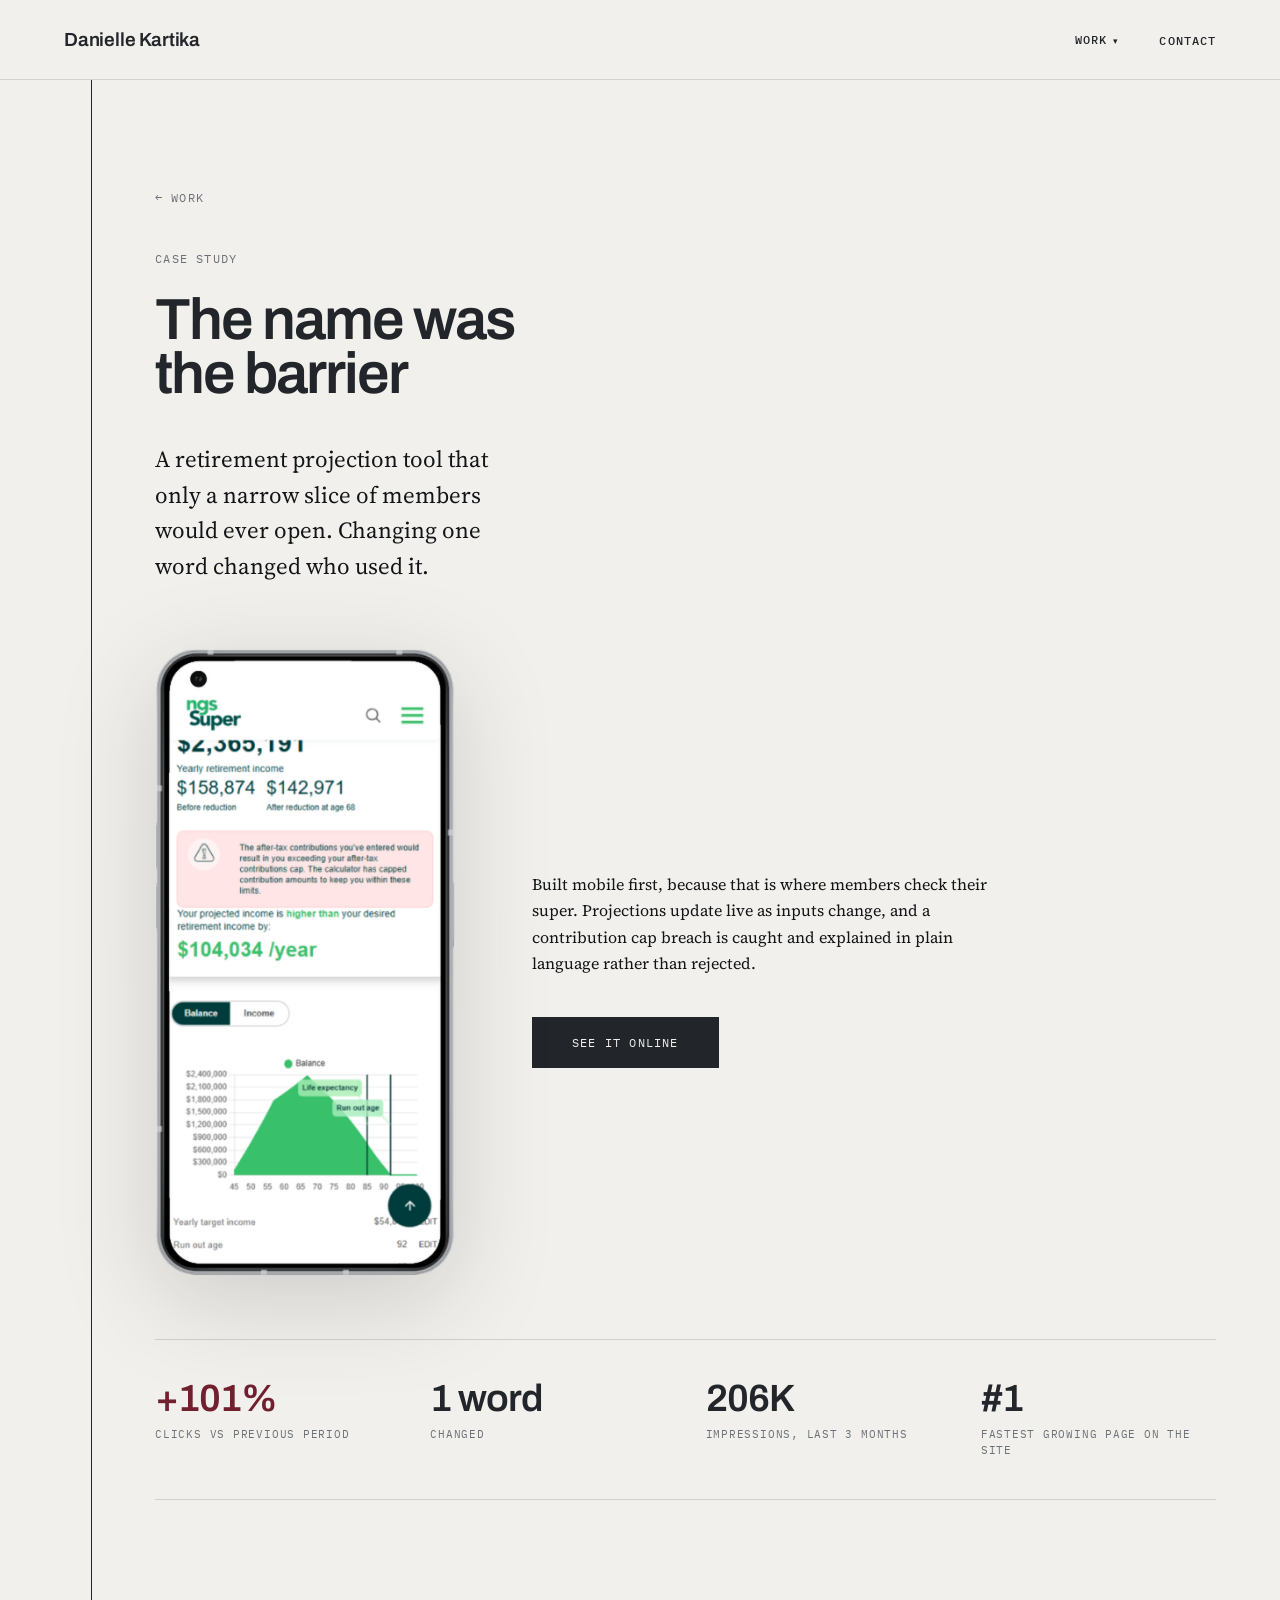
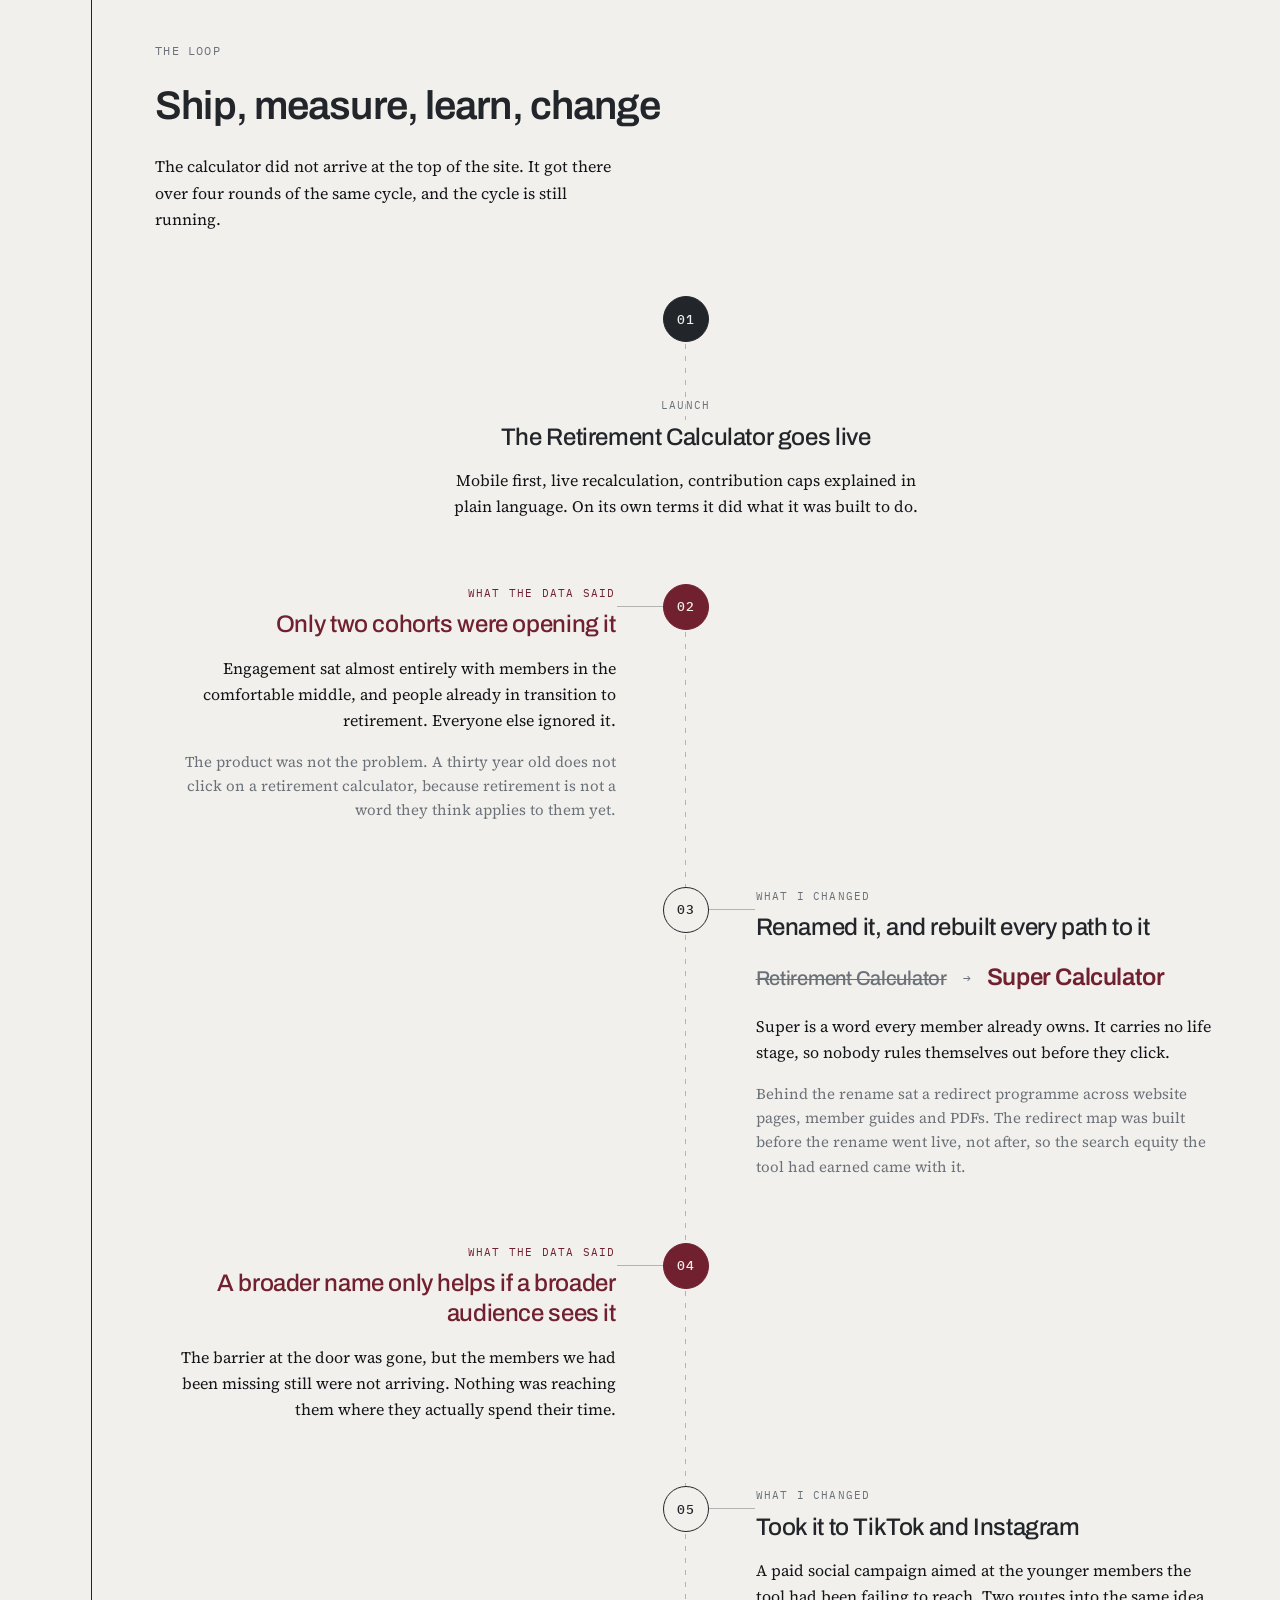
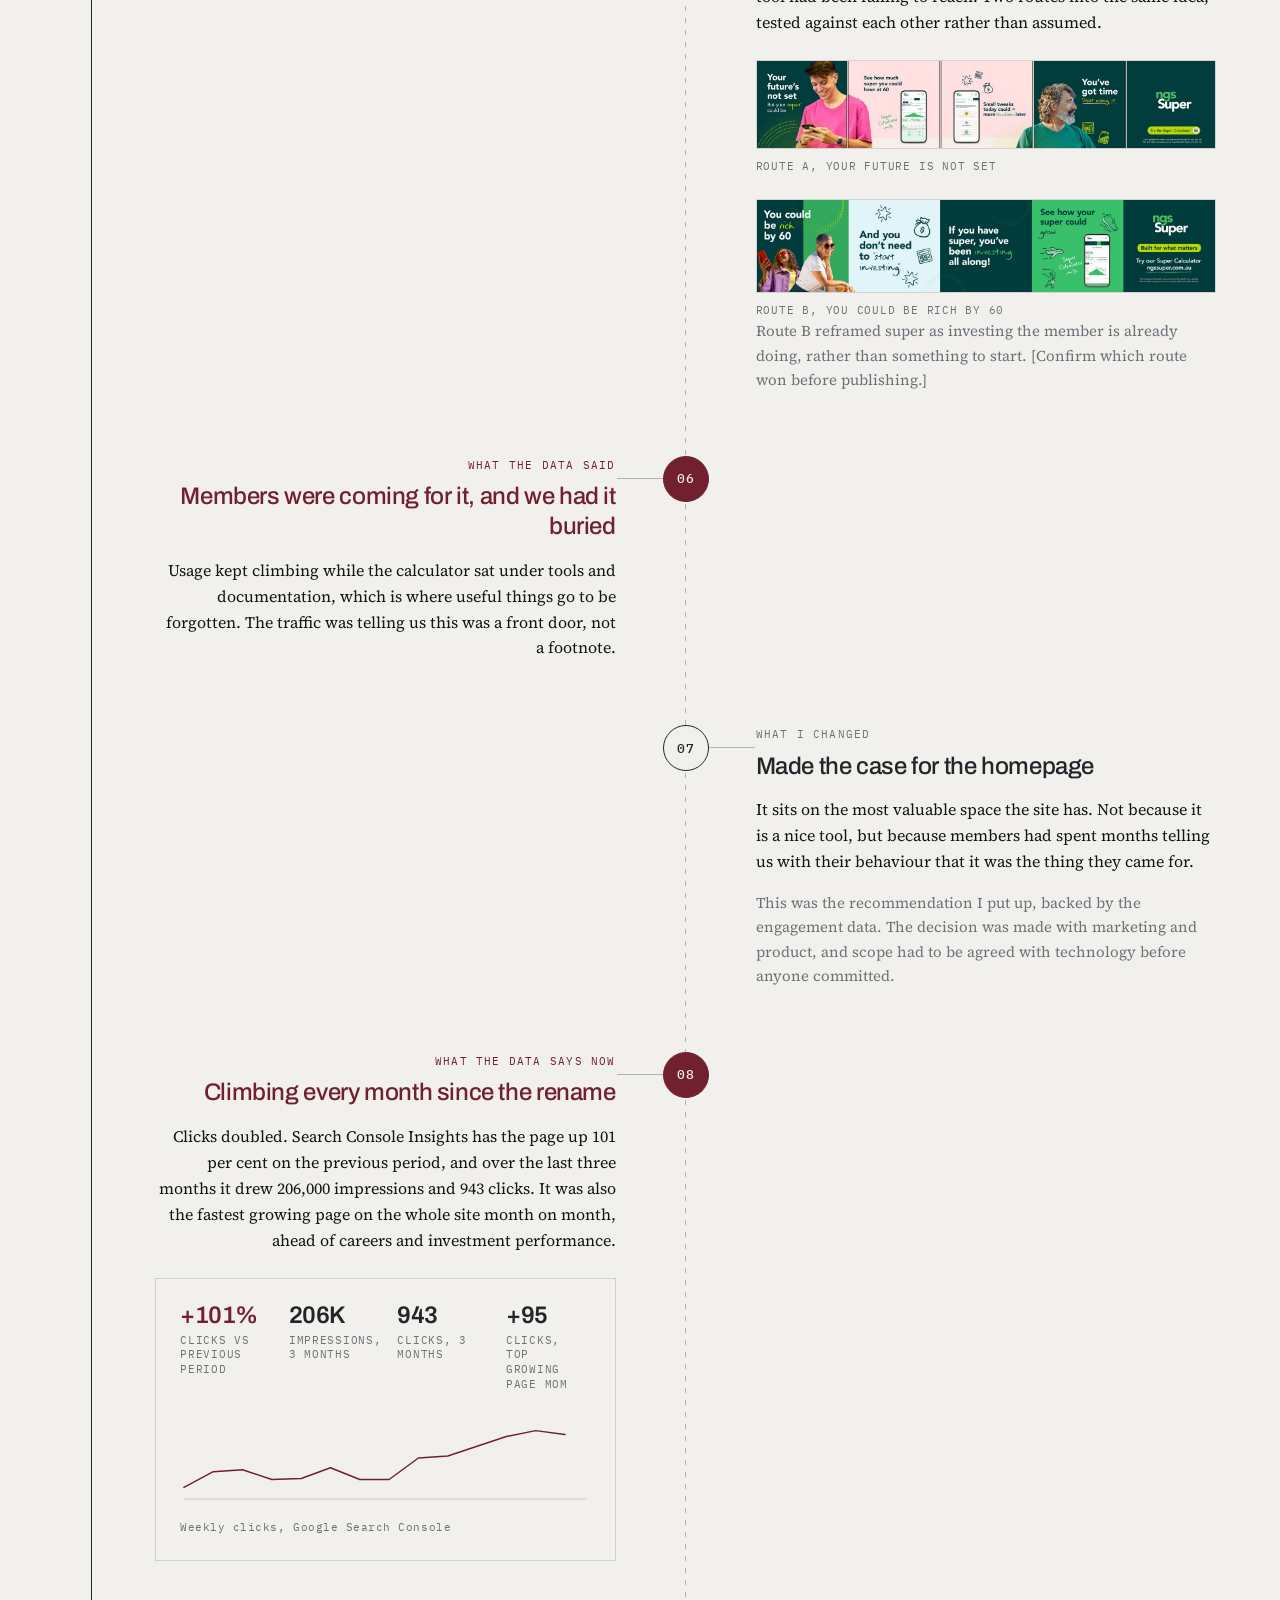
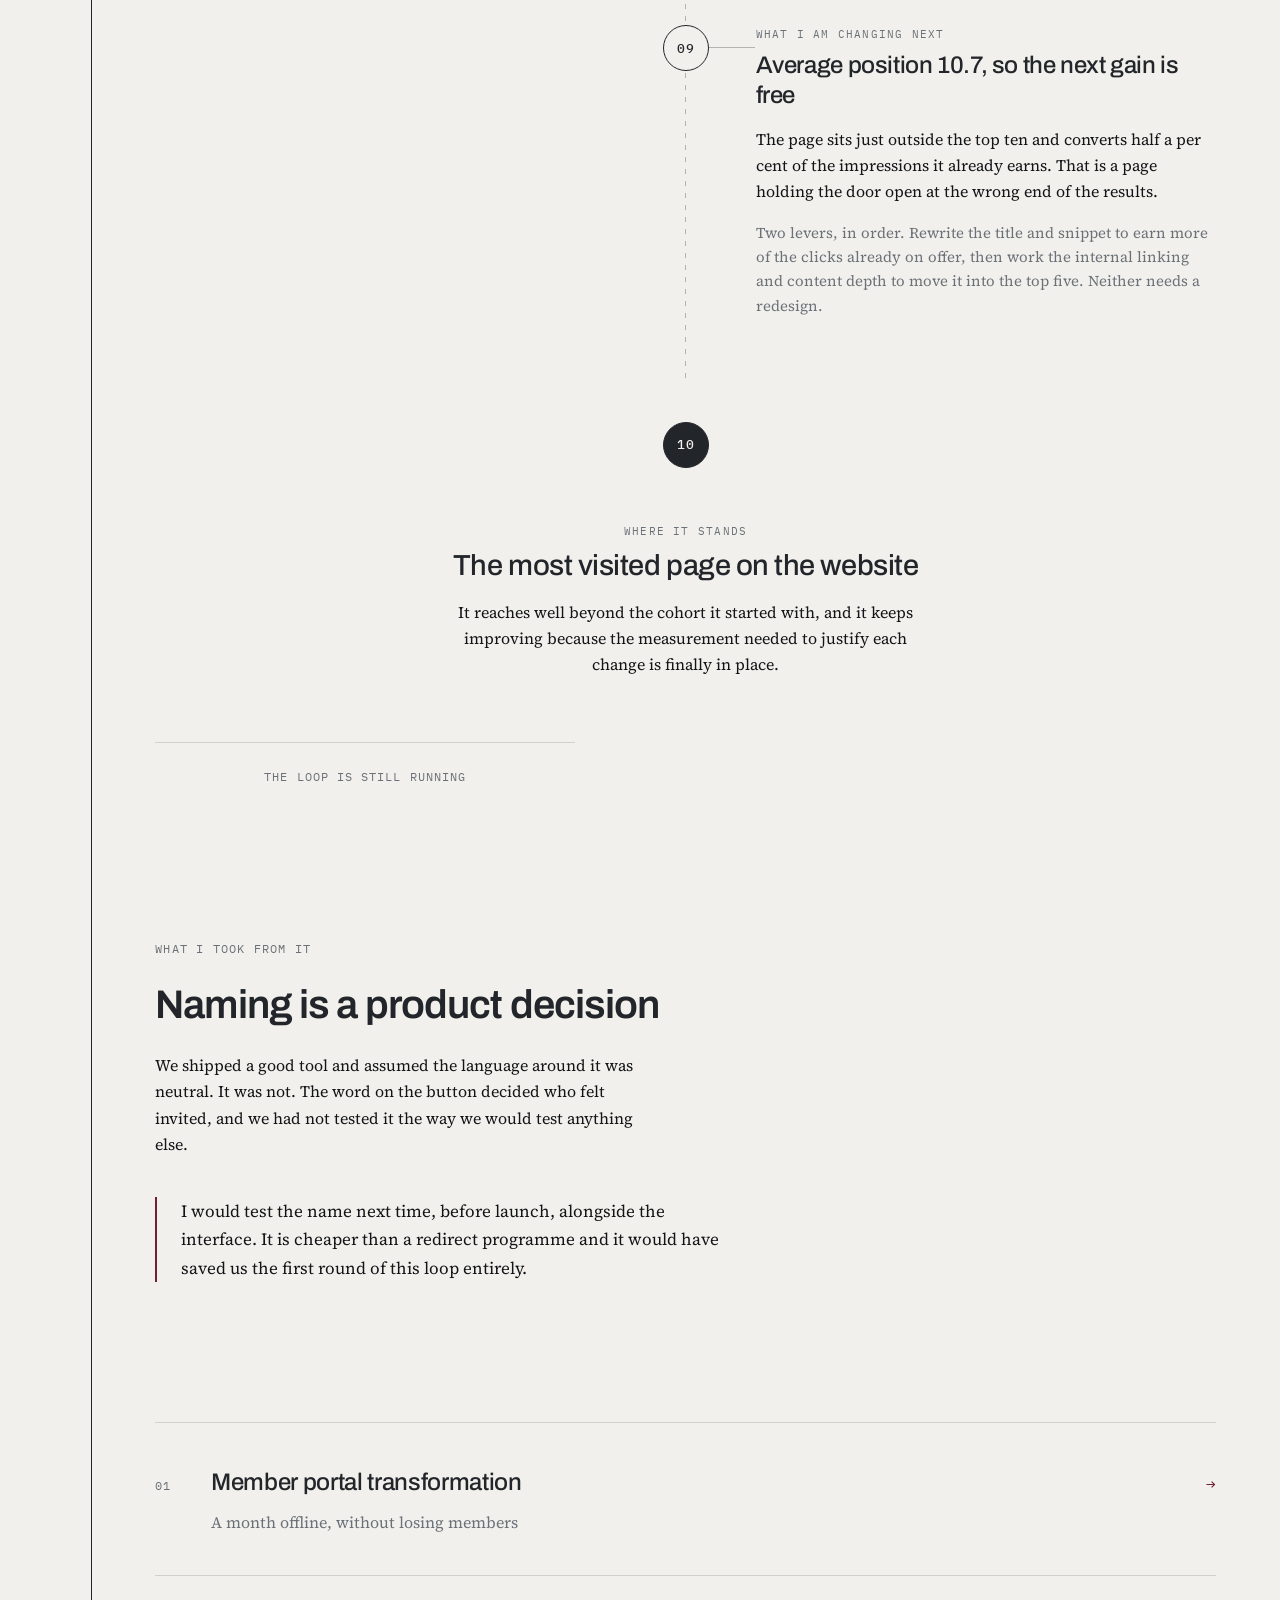
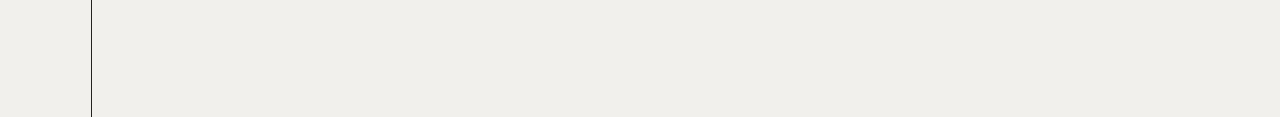
==== calculator.html @ b9c4d86e "Add portfolio homepage and Super Calculator case study" ====
<!DOCTYPE html>
<html lang="en-AU">
<head>
<meta charset="utf-8">
<meta name="viewport" content="width=device-width, initial-scale=1">
<title>Super Calculator, case study, Danielle Kartika</title>
<meta name="description" content="How a rename, a redirect programme and a social campaign turned a buried tool into the most visited page on a superannuation fund's website.">
<link rel="preconnect" href="https://fonts.googleapis.com">
<link rel="preconnect" href="https://fonts.gstatic.com" crossorigin>
<link href="https://fonts.googleapis.com/css2?family=Archivo:wght@400;500;600&family=Source+Serif+4:opsz,wght@8..60,400;8..60,600&family=IBM+Plex+Mono:wght@400;500&display=swap" rel="stylesheet">
<link rel="stylesheet" href="styles.css">
</head>
<body>

<a class="skip" href="#main">Skip to content</a>

<header>
  <div class="hdr">
    <a class="wordmark" href="index.html">Danielle Kartika</a>
    <nav aria-label="Main">
      <ul>
        <li class="menu-wrap">
          <button class="navbtn" id="workbtn" aria-expanded="false" aria-controls="workmenu">Work</button>
          <ul class="menu" id="workmenu" aria-labelledby="workbtn">
            <li><a href="#">Member portal transformation<small>A month offline</small></a></li>
            <li><a href="calculator.html">Super Calculator<small>Case study</small></a></li>
          </ul>
        </li>
        <li><a class="navlink" href="index.html#contact">Contact</a></li>
      </ul>
    </nav>
  </div>
</header>

<main id="main">
<div class="wrap">
  <div class="spine" aria-hidden="true" style="background:var(--graphite)"></div>

  <section class="cs-hero">
    <div class="col">
      <a class="cs-back" href="index.html">&larr; Work</a>
      <p class="eyebrow" style="margin-top:var(--s5)">Case study</p>
      <h1 style="font-size:clamp(34px,5.6vw,58px)">The name was<br>the barrier</h1>
      <p class="standfirst">A retirement projection tool that only a narrow slice of members would ever open. Changing one word changed who used it.</p>

      <div class="device-block">
        <img src="assets/calculator-device.png" alt="The Super Calculator on a mobile phone, showing a projected balance chart and a contribution cap warning">
        <div class="device-note">
          <p>Built mobile first, because that is where members check their super. Projections update live as inputs change, and a contribution cap breach is caught and explained in plain language rather than rejected.</p>
          <a class="btn" href="https://www.ngssuper.com.au/super-calculator" rel="noopener">See it online</a>
        </div>
      </div>

      <div class="stats">
        <div><span class="fig hl">+101%</span><span class="lbl">Clicks vs previous period</span></div>
        <div><span class="fig">1 word</span><span class="lbl">Changed</span></div>
        <div><span class="fig">206K</span><span class="lbl">Impressions, last 3 months</span></div>
        <div><span class="fig">#1</span><span class="lbl">Fastest growing page on the site</span></div>
      </div>
    </div>
  </section>

  <section>
    <div class="col">
      <p class="eyebrow">The loop</p>
      <h2>Ship, measure, learn, change</h2>
      <p>The calculator did not arrive at the top of the site. It got there over four rounds of the same cycle, and the cycle is still running.</p>

      <div class="loop">

        <div class="msz launch">
          <div class="rail"><div class="mk">01</div></div>
          <div class="card">
            <span class="tag">Launch</span>
            <h3>The Retirement Calculator goes live</h3>
            <p>Mobile first, live recalculation, contribution caps explained in plain language. On its own terms it did what it was built to do.</p>
          </div>
        </div>

        <div class="msz insight left">
          <div class="card">
            <span class="tag">What the data said</span>
            <h3>Only two cohorts were opening it</h3>
            <p>Engagement sat almost entirely with members in the comfortable middle, and people already in transition to retirement. Everyone else ignored it.</p>
            <p class="detail">The product was not the problem. A thirty year old does not click on a retirement calculator, because retirement is not a word they think applies to them yet.</p>
          </div>
          <div class="rail"><div class="mk">02</div></div>
        </div>

        <div class="msz change right">
          <div class="rail"><div class="mk">03</div></div>
          <div class="card">
            <span class="tag">What I changed</span>
            <h3>Renamed it, and rebuilt every path to it</h3>
            <div class="rename">
              <span class="was">Retirement Calculator</span>
              <span class="arw2">&rarr;</span>
              <span class="now2">Super Calculator</span>
            </div>
            <p>Super is a word every member already owns. It carries no life stage, so nobody rules themselves out before they click.</p>
            <p class="detail">Behind the rename sat a redirect programme across website pages, member guides and PDFs. The redirect map was built before the rename went live, not after, so the search equity the tool had earned came with it.</p>
          </div>
        </div>

        <div class="msz insight left">
          <div class="card">
            <span class="tag">What the data said</span>
            <h3>A broader name only helps if a broader audience sees it</h3>
            <p>The barrier at the door was gone, but the members we had been missing still were not arriving. Nothing was reaching them where they actually spend their time.</p>
          </div>
          <div class="rail"><div class="mk">04</div></div>
        </div>

        <div class="msz change right">
          <div class="rail"><div class="mk">05</div></div>
          <div class="card">
            <span class="tag">What I changed</span>
            <h3>Took it to TikTok and Instagram</h3>
            <p>A paid social campaign aimed at the younger members the tool had been failing to reach. Two routes into the same idea, tested against each other rather than assumed.</p>
            <div class="variants">
              <figure>
                <img src="assets/campaign-creative.jpg" alt="Campaign creative reading your future is not set, but your super could be, with a younger member holding a phone">
                <figcaption>Route A, your future is not set</figcaption>
              </figure>
              <figure>
                <img src="assets/campaign-b2.jpg" alt="Campaign creative reading you could be rich by 60, and you do not need to start investing because if you have super you have been investing all along">
                <figcaption>Route B, you could be rich by 60</figcaption>
              </figure>
            </div>
            <p class="detail">Route B reframed super as investing the member is already doing, rather than something to start. [Confirm which route won before publishing.]</p>
          </div>
        </div>

        <div class="msz insight left">
          <div class="card">
            <span class="tag">What the data said</span>
            <h3>Members were coming for it, and we had it buried</h3>
            <p>Usage kept climbing while the calculator sat under tools and documentation, which is where useful things go to be forgotten. The traffic was telling us this was a front door, not a footnote.</p>
          </div>
          <div class="rail"><div class="mk">06</div></div>
        </div>

        <div class="msz change right">
          <div class="rail"><div class="mk">07</div></div>
          <div class="card">
            <span class="tag">What I changed</span>
            <h3>Made the case for the homepage</h3>
            <p>It sits on the most valuable space the site has. Not because it is a nice tool, but because members had spent months telling us with their behaviour that it was the thing they came for.</p>
            <p class="detail">This was the recommendation I put up, backed by the engagement data. The decision was made with marketing and product, and scope had to be agreed with technology before anyone committed.</p>
          </div>
        </div>

        <div class="msz insight left">
          <div class="card">
            <span class="tag">What the data says now</span>
            <h3>Climbing every month since the rename</h3>
            <p>Clicks doubled. Search Console Insights has the page up 101 per cent on the previous period, and over the last three months it drew 206,000 impressions and 943 clicks. It was also the fastest growing page on the whole site month on month, ahead of careers and investment performance.</p>
            <div class="gsc">
              <div class="gsc-figs">
                <div><b class="up">+101%</b><span>Clicks vs previous period</span></div>
                <div><b>206K</b><span>Impressions, 3 months</span></div>
                <div><b>943</b><span>Clicks, 3 months</span></div>
                <div><b>+95</b><span>Clicks, top growing page MoM</span></div>
              </div>
              <svg viewBox="0 0 420 90" role="img" aria-label="Weekly clicks trending upward over three months">
                <polyline fill="none" stroke="#71202F" stroke-width="1.5"
                  stroke-linejoin="round" stroke-linecap="round"
                  points="4,74 34,58 64,56 94,66 124,65 154,54 184,66 214,66 244,44 274,42 304,32 334,22 364,16 394,20"/>
                <line x1="4" y1="86" x2="416" y2="86" stroke="rgba(34,37,42,.18)" stroke-width="1"/>
              </svg>
              <p class="src">Weekly clicks, Google Search Console</p>
            </div>
          </div>
          <div class="rail"><div class="mk">08</div></div>
        </div>

        <div class="msz change right">
          <div class="rail"><div class="mk">09</div></div>
          <div class="card">
            <span class="tag">What I am changing next</span>
            <h3>Average position 10.7, so the next gain is free</h3>
            <p>The page sits just outside the top ten and converts half a per cent of the impressions it already earns. That is a page holding the door open at the wrong end of the results.</p>
            <p class="detail">Two levers, in order. Rewrite the title and snippet to earn more of the clicks already on offer, then work the internal linking and content depth to move it into the top five. Neither needs a redesign.</p>
          </div>
        </div>

        <div class="msz now">
          <div class="rail"><div class="mk">10</div></div>
          <div class="card">
            <span class="tag">Where it stands</span>
            <h3>The most visited page on the website</h3>
            <p>It reaches well beyond the cohort it started with, and it keeps improving because the measurement needed to justify each change is finally in place.</p>
          </div>
        </div>

      </div>

      <p class="cycle">The loop is still running</p>
    </div>
  </section>

  <section>
    <div class="col">
      <p class="eyebrow">What I took from it</p>
      <h2>Naming is a product decision</h2>
      <p>We shipped a good tool and assumed the language around it was neutral. It was not. The word on the button decided who felt invited, and we had not tested it the way we would test anything else.</p>
      <div class="aside">
        <p>I would test the name next time, before launch, alongside the interface. It is cheaper than a redirect programme and it would have saved us the first round of this loop entirely.</p>
      </div>
    </div>
  </section>

  <section style="padding-bottom:clamp(64px,11vw,160px)">
    <div class="col">
      <a class="work-row" href="#">
        <span class="n">01</span>
        <span class="t"><strong>Member portal transformation</strong><em>A month offline, without losing members</em></span>
        <span class="arw">&rarr;</span>
      </a>
    </div>
  </section>
</div>
</main>

<script src="menu.js"></script>
</body>
</html>
---- styles.css ----
:root{
  --graphite:#22252A;
  --paper:#F2F0EC;
  --ink:#121417;
  --mist:#6B7178;
  --oxblood:#71202F;
  --oxblood-light:#A8394B;

  --display:'Archivo',system-ui,sans-serif;
  --body:'Source Serif 4',Georgia,serif;
  --utility:'IBM Plex Mono',ui-monospace,monospace;

  --s1:4px; --s2:8px; --s3:16px; --s4:24px;
  --s5:40px; --s6:64px; --s7:96px; --s8:160px;

  --spine-x:clamp(16px,4vw,72px);
}

*{box-sizing:border-box}
html{-webkit-text-size-adjust:100%}
body{
  margin:0;
  background:var(--paper);
  color:var(--ink);
  font-family:var(--body);
  font-size:16px;
  line-height:1.65;
  font-synthesis-weight:none;
}

.wrap{max-width:1200px;margin:0 auto;padding:0 var(--s4);position:relative}

/* ---------- spine ---------- */
.spine{
  position:absolute;
  left:var(--spine-x);
  top:0;
  bottom:0;
  width:1px;
  background:linear-gradient(
    to bottom,
    var(--graphite) 0%,
    var(--graphite) var(--pivot,42%),
    var(--oxblood) var(--pivot,42%),
    var(--oxblood) 100%
  );
}
@media (max-width:899px){ .spine{left:var(--s3)} }

.col{margin-left:calc(var(--spine-x) + var(--s5))}
@media (max-width:899px){ .col{margin-left:calc(var(--s3) + var(--s4))} }

/* ---------- header ---------- */
header{
  border-bottom:1px solid rgba(34,37,42,.14);
  background:var(--paper);
}
.hdr{
  max-width:1200px;margin:0 auto;padding:var(--s4);
  display:flex;align-items:center;justify-content:space-between;gap:var(--s4);
}
.wordmark{
  font-family:var(--display);font-weight:600;font-size:19px;
  letter-spacing:-.01em;color:var(--graphite);text-decoration:none;
}
nav ul{list-style:none;display:flex;gap:var(--s5);margin:0;padding:0;align-items:center}
.navlink,.navbtn{
  font-family:var(--utility);font-size:12px;letter-spacing:.09em;
  text-transform:uppercase;color:var(--graphite);text-decoration:none;
  background:none;border:0;padding:var(--s2) 0;cursor:pointer;
  font-weight:500;
}
.navlink:hover,.navbtn:hover{color:var(--oxblood)}
.navbtn::after{content:' \25BE';font-size:9px}
.menu-wrap{position:relative}
.menu{
  position:absolute;top:calc(100% + 12px);right:0;min-width:290px;
  background:var(--paper);border:1px solid rgba(34,37,42,.18);
  list-style:none;margin:0;padding:var(--s2) 0;display:none;z-index:20;
}
.menu[data-open="true"]{display:block}
.menu a{
  display:block;padding:var(--s3) var(--s4);text-decoration:none;
  color:var(--ink);font-size:15px;line-height:1.35;
}
.menu a small{display:block;font-family:var(--utility);font-size:11px;
  letter-spacing:.06em;color:var(--mist);margin-top:5px;text-transform:uppercase}
.menu a:hover{background:rgba(113,32,47,.06);color:var(--oxblood)}

/* ---------- type ---------- */
.eyebrow{
  font-family:var(--utility);font-size:12px;letter-spacing:.1em;
  text-transform:uppercase;color:var(--mist);margin:0 0 var(--s4);
}
h1{
  font-family:var(--display);font-weight:600;
  font-size:clamp(44px,8.2vw,80px);line-height:.94;letter-spacing:-.035em;
  margin:0 0 var(--s5);color:var(--graphite);
}
h2{
  font-family:var(--display);font-weight:600;
  font-size:clamp(28px,3.6vw,40px);line-height:1.12;letter-spacing:-.022em;
  margin:0 0 var(--s4);color:var(--graphite);
}
.thesis{
  font-family:var(--display);font-weight:500;
  font-size:clamp(24px,3.1vw,34px);line-height:1.28;letter-spacing:-.018em;
  margin:0 0 var(--s5);max-width:17em;color:var(--graphite);
}
.sub{font-size:17px;color:var(--mist);margin:0;letter-spacing:.005em}
p{max-width:60ch}
section{padding:clamp(64px,11vw,160px) 0 0}

/* ---------- credential ---------- */
.band{margin-bottom:var(--s6)}
.band h3{
  font-family:var(--display);font-weight:600;font-size:clamp(22px,2.5vw,28px);
  letter-spacing:-.018em;margin:0 0 var(--s5);color:var(--graphite);
}
.brands{
  font-family:var(--display);font-weight:500;
  font-size:clamp(19px,2.3vw,27px);line-height:1.5;letter-spacing:-.012em;
  color:var(--graphite);margin:0 0 var(--s5);max-width:20em;
}
.brands span{color:rgba(34,37,42,.34);padding:0}
.band p{font-size:18px;color:var(--ink);margin:0}

.pivot{
  border-top:1px solid var(--oxblood);
  border-bottom:1px solid var(--oxblood);
  padding:var(--s6) 0;margin:var(--s6) 0;
}
.pivot p{
  font-family:var(--display);font-weight:500;
  font-size:clamp(26px,3.9vw,42px);line-height:1.14;letter-spacing:-.026em;
  color:var(--oxblood);margin:0;max-width:14em;
}

/* ---------- owned ---------- */
.owned-item{
  border-top:1px solid rgba(34,37,42,.16);
  padding:var(--s5) 0;
}
.owned-item:last-child{border-bottom:1px solid rgba(34,37,42,.16)}
.owned-item h3{
  font-family:var(--display);font-weight:500;font-size:clamp(19px,2.1vw,24px);
  line-height:1.28;letter-spacing:-.014em;margin:0 0 var(--s3);max-width:22ch;
  color:var(--graphite);
}
.owned-item p{margin:0 0 var(--s3);color:var(--mist);font-size:17px}
.outcome{
  font-family:var(--display);font-weight:500;font-size:clamp(17px,1.9vw,21px);
  color:var(--oxblood);letter-spacing:-.01em;
}
.todo{
  font-family:var(--utility);font-size:12px;letter-spacing:.05em;
  color:var(--oxblood-light);background:rgba(113,32,47,.07);
  padding:3px 8px;display:inline-block;text-transform:uppercase;
}

/* ---------- depth ---------- */
.depth{display:grid;grid-template-columns:1fr 1fr;gap:var(--s6) var(--s6);margin-top:var(--s5)}
.depth h3{
  font-family:var(--utility);font-size:12px;letter-spacing:.1em;
  text-transform:uppercase;color:var(--oxblood);margin:0 0 var(--s3);font-weight:500;
}
.depth p{font-size:16px;line-height:1.6;margin:0;color:var(--ink)}
@media (max-width:759px){ .depth{grid-template-columns:1fr;gap:var(--s5)} }

/* ---------- work ---------- */
.work-row{
  display:flex;align-items:baseline;gap:var(--s5);
  border-top:1px solid rgba(34,37,42,.16);
  padding:var(--s5) 0;text-decoration:none;color:inherit;
  transition:background .18s ease,padding-left .18s ease;
}
.work-row:last-of-type{border-bottom:1px solid rgba(34,37,42,.16)}
.work-row:hover{background:rgba(113,32,47,.045);padding-left:var(--s3)}
.work-row .n{font-family:var(--utility);font-size:12px;color:var(--mist);letter-spacing:.08em}
.work-row .t{flex:1}
.work-row .t strong{
  display:block;font-family:var(--display);font-weight:500;
  font-size:clamp(19px,2.1vw,24px);letter-spacing:-.014em;color:var(--graphite);
}
.work-row .t em{display:block;font-style:normal;color:var(--mist);font-size:16px;margin-top:6px}
.work-row .arw{font-family:var(--utility);color:var(--oxblood)}
.work-row.soon{pointer-events:none;opacity:.45}

/* ---------- record ---------- */
.rec{display:grid;grid-template-columns:150px 1fr;gap:var(--s4) var(--s5);margin-top:var(--s5)}
.rec dt{font-family:var(--utility);font-size:13px;color:var(--mist);letter-spacing:.05em}
.rec dd{margin:0;font-size:17px}
.rec dd span{display:block;color:var(--mist);font-size:15px;margin-top:3px}
@media (max-width:759px){
  .rec{grid-template-columns:1fr;gap:var(--s2)}
  .rec dt{margin-top:var(--s4)}
}
.platforms{margin-top:var(--s6)}
.platforms p{
  font-family:var(--utility);font-size:14px;line-height:2;color:var(--ink);
  max-width:none;letter-spacing:.02em;
}
.platforms span{color:rgba(34,37,42,.3);padding:0}

/* ---------- contact ---------- */
.contact{display:flex;gap:var(--s6);align-items:flex-end;flex-wrap:wrap;
  padding-bottom:clamp(64px,11vw,160px)}
.contact img{width:320px;height:400px;object-fit:cover;display:block;background:#ddd}
.contact .txt h2{margin-bottom:var(--s4)}
.contact a{color:var(--oxblood);text-decoration:none;border-bottom:1px solid rgba(113,32,47,.3)}
.contact a:hover{border-bottom-color:var(--oxblood)}
.contact ul{list-style:none;padding:0;margin:0;font-size:19px;line-height:2.1}
@media (max-width:759px){
  .contact img{width:100%;height:auto;aspect-ratio:4/5;max-width:420px}
}

a:focus-visible,button:focus-visible{outline:2px solid var(--oxblood);outline-offset:3px}
.skip{position:absolute;left:-9999px}
.skip:focus{left:var(--s4);top:var(--s4);position:fixed;background:var(--graphite);
  color:var(--paper);padding:var(--s3) var(--s4);z-index:99;text-decoration:none}
@media (prefers-reduced-motion:reduce){*{transition:none!important;animation:none!important}}

/* ---------- case study ---------- */
.cs-hero{padding-top:clamp(48px,8vw,110px)}
.cs-back{font-family:var(--utility);font-size:12px;letter-spacing:.09em;
  text-transform:uppercase;color:var(--mist);text-decoration:none}
.cs-back:hover{color:var(--oxblood)}
.standfirst{font-size:clamp(19px,2.2vw,23px);line-height:1.55;max-width:34ch;margin:0 0 var(--s4)}
.device-block{display:flex;gap:clamp(32px,6vw,96px);align-items:center;flex-wrap:wrap;margin-top:var(--s6)}
.device-block img{width:min(300px,72vw);height:auto;display:block;
  filter:drop-shadow(0 24px 48px rgba(18,20,23,.16))}
.device-note{flex:1;min-width:260px}
.btn{
  display:inline-block;font-family:var(--utility);font-size:12px;
  letter-spacing:.1em;text-transform:uppercase;text-decoration:none;
  color:var(--paper);background:var(--graphite);padding:var(--s3) var(--s5);
  margin-top:var(--s4);transition:background .18s ease;
}
.btn:hover{background:var(--oxblood)}
.stats{display:grid;grid-template-columns:repeat(4,1fr);gap:var(--s5);
  border-top:1px solid rgba(34,37,42,.16);border-bottom:1px solid rgba(34,37,42,.16);
  padding:var(--s5) 0;margin-top:var(--s6)}
.stats .fig{font-family:var(--display);font-weight:600;font-size:clamp(26px,3.4vw,38px);
  letter-spacing:-.026em;color:var(--graphite);display:block;line-height:1}
.stats .fig.hl{color:var(--oxblood)}
.stats .lbl{font-family:var(--utility);font-size:11px;letter-spacing:.07em;
  text-transform:uppercase;color:var(--mist);display:block;margin-top:var(--s2);line-height:1.5}
.stats .cap{font-family:var(--utility);font-size:11px;color:var(--oxblood-light);
  display:block;margin-top:var(--s1)}
@media (max-width:759px){.stats{grid-template-columns:1fr 1fr;gap:var(--s5) var(--s4)}}
.placeholder{border:1px dashed rgba(113,32,47,.4);padding:var(--s5);margin-top:var(--s4)}
.placeholder p{margin:0;color:var(--oxblood);font-family:var(--utility);font-size:13px;max-width:none}

/* ---------- campaign strip ---------- */
.campaign{margin-top:var(--s5)}
.campaign img{width:100%;height:auto;display:block;border:1px solid rgba(34,37,42,.14)}
.campaign figcaption{font-family:var(--utility);font-size:12px;color:var(--mist);
  margin-top:var(--s3);letter-spacing:.04em}
.rename{display:grid;grid-template-columns:1fr auto 1fr;gap:var(--s5);align-items:center;
  margin:var(--s5) 0;max-width:640px}
.rename .was,.rename .now{font-family:var(--display);font-weight:500;
  font-size:clamp(19px,2.3vw,26px);letter-spacing:-.016em;line-height:1.2}
.rename .was{color:var(--mist);text-decoration:line-through;text-decoration-thickness:1px}
.rename .now{color:var(--oxblood)}
.rename .arw2{font-family:var(--utility);color:var(--mist)}
@media (max-width:599px){.rename{grid-template-columns:1fr;gap:var(--s3);text-align:left}}
.aside{border-left:2px solid var(--oxblood);padding-left:var(--s4);margin-top:var(--s5)}
.aside p{font-size:17px;color:var(--ink);margin:0}

/* ---------- milestone chart ---------- */
.loop{margin-top:var(--s6);position:relative}

.msz{
  display:grid;
  grid-template-columns:minmax(0,1fr) 92px minmax(0,1fr);
  align-items:start;
  padding-bottom:var(--s6);
}
.msz:last-child{padding-bottom:0}

/* the rail */
.rail{grid-column:2;position:relative;align-self:stretch;min-height:60px}
.rail::before{
  content:"";position:absolute;left:50%;top:0;bottom:calc(-1 * var(--s6));
  width:1px;margin-left:-.5px;
  background:repeating-linear-gradient(to bottom,
    rgba(34,37,42,.3) 0 5px, transparent 5px 12px);
}
.msz:last-child .rail::before{bottom:auto;height:0}

/* numbered marker */
.mk{
  position:relative;z-index:2;width:46px;height:46px;margin:0 auto;
  border-radius:50%;display:flex;align-items:center;justify-content:center;
  font-family:var(--utility);font-size:13px;font-weight:500;letter-spacing:.04em;
  background:var(--paper);border:1px solid var(--graphite);color:var(--graphite);
}
.msz.insight .mk{background:var(--oxblood);border-color:var(--oxblood);color:var(--paper)}
.msz.launch .mk,.msz.now .mk{background:var(--graphite);border-color:var(--graphite);color:var(--paper)}

/* connector hook from rail to card */
.rail::after{
  content:"";position:absolute;top:22px;width:46px;height:1px;
  background:rgba(34,37,42,.3);
}
.msz.left .rail::after{right:calc(50% + 23px)}
.msz.right .rail::after{left:calc(50% + 23px)}
.msz.launch .rail::after,.msz.now .rail::after{display:none}

/* cards */
.msz .card{max-width:100%;min-width:0}
.msz.left  .card{grid-column:1;justify-self:end;text-align:right;padding-right:var(--s4)}
.msz.right .card{grid-column:3;justify-self:start;text-align:left;padding-left:var(--s4)}
.msz.launch .card,.msz.now .card{
  grid-column:1 / -1;justify-self:center;text-align:center;
  padding:var(--s5) 0 0;max-width:min(30em,100%);
}

.msz .tag{
  font-family:var(--utility);font-size:11px;letter-spacing:.11em;
  text-transform:uppercase;display:block;margin-bottom:var(--s2);
}
.msz.insight .tag{color:var(--oxblood)}
.msz.change .tag,.msz.launch .tag,.msz.now .tag{color:var(--mist)}

.msz h3{
  font-family:var(--display);font-weight:500;
  font-size:clamp(18px,2.1vw,24px);line-height:1.24;letter-spacing:-.016em;
  margin:0 0 var(--s3);color:var(--graphite);
}
.msz.insight h3{color:var(--oxblood)}
.msz p{margin:0;font-size:16px;line-height:1.62;color:var(--ink);max-width:none}
.msz p + p{margin-top:var(--s3)}
.msz .detail{color:var(--mist);font-size:15px}

.msz.now{padding-top:var(--s5)}
.msz.now h3{font-size:clamp(21px,2.7vw,29px)}

/* rename device */
.rename{display:flex;gap:var(--s3);align-items:center;flex-wrap:wrap;margin:var(--s3) 0}
.msz.left .rename{justify-content:flex-end}
.rename .was{font-family:var(--display);font-weight:500;font-size:clamp(16px,1.8vw,20px);
  color:var(--mist);text-decoration:line-through;text-decoration-thickness:1px;letter-spacing:-.014em}
.rename .arw2{font-family:var(--utility);color:var(--mist);font-size:13px}
.rename .now2{font-family:var(--display);font-weight:600;font-size:clamp(18px,2.1vw,24px);
  color:var(--oxblood);letter-spacing:-.016em}

/* campaign figure inside a milestone */
.loop-figure{margin:var(--s4) 0 0}
.loop-figure img{width:100%;height:auto;display:block;border:1px solid rgba(34,37,42,.14)}
.loop-figure figcaption{font-family:var(--utility);font-size:11.5px;color:var(--mist);
  margin-top:var(--s3);letter-spacing:.03em;line-height:1.6}

.cycle{
  font-family:var(--utility);font-size:12px;letter-spacing:.09em;text-transform:uppercase;
  color:var(--mist);border-top:1px solid rgba(34,37,42,.16);
  margin-top:var(--s6);padding-top:var(--s4);text-align:center;
}

/* single column below 860 */
@media (max-width:859px){
  .msz{grid-template-columns:52px minmax(0,1fr);padding-bottom:var(--s5)}
  .rail{grid-column:1;grid-row:1;min-height:auto}
  .rail::before{left:23px;bottom:calc(-1 * var(--s5))}
  .rail::after{display:none}
  .mk{width:40px;height:40px;margin:0;font-size:12px}
  .msz .card,
  .msz.left .card,.msz.right .card,
  .msz.launch .card,.msz.now .card{
    grid-column:2;grid-row:1;justify-self:start;text-align:left;
    padding:0 0 0 var(--s4);max-width:none;
  }
  .msz.left .rename{justify-content:flex-start}
  .cycle{text-align:left}
}

/* creative variants */
.variants{display:grid;gap:var(--s4);margin:var(--s4) 0 0}
.variants figure{margin:0}
.variants img{width:100%;height:auto;display:block;border:1px solid rgba(34,37,42,.14)}
.variants figcaption{font-family:var(--utility);font-size:11px;letter-spacing:.07em;
  text-transform:uppercase;color:var(--mist);margin-top:var(--s2)}

/* search performance panel */
.gsc{margin-top:var(--s4);border:1px solid rgba(34,37,42,.16);padding:var(--s4)}
.gsc-figs{display:grid;grid-template-columns:repeat(4,minmax(0,1fr));gap:var(--s4);
  margin-bottom:var(--s4);text-align:left}
.gsc-figs b{font-family:var(--display);font-weight:600;font-size:clamp(18px,2.1vw,24px);
  letter-spacing:-.02em;color:var(--graphite);display:block;line-height:1}
.gsc-figs b.up{color:var(--oxblood)}
.gsc-figs span{font-family:var(--utility);font-size:10.5px;letter-spacing:.07em;
  text-transform:uppercase;color:var(--mist);display:block;margin-top:6px;line-height:1.4}
.gsc svg{width:100%;height:auto;display:block}
.gsc .src{font-family:var(--utility);font-size:10.5px;letter-spacing:.05em;
  color:var(--mist);margin-top:var(--s3);text-align:left}
.msz.left .gsc,.msz.left .gsc-figs,.msz.left .gsc .src{text-align:left}
@media (max-width:599px){.gsc-figs{grid-template-columns:1fr 1fr}}
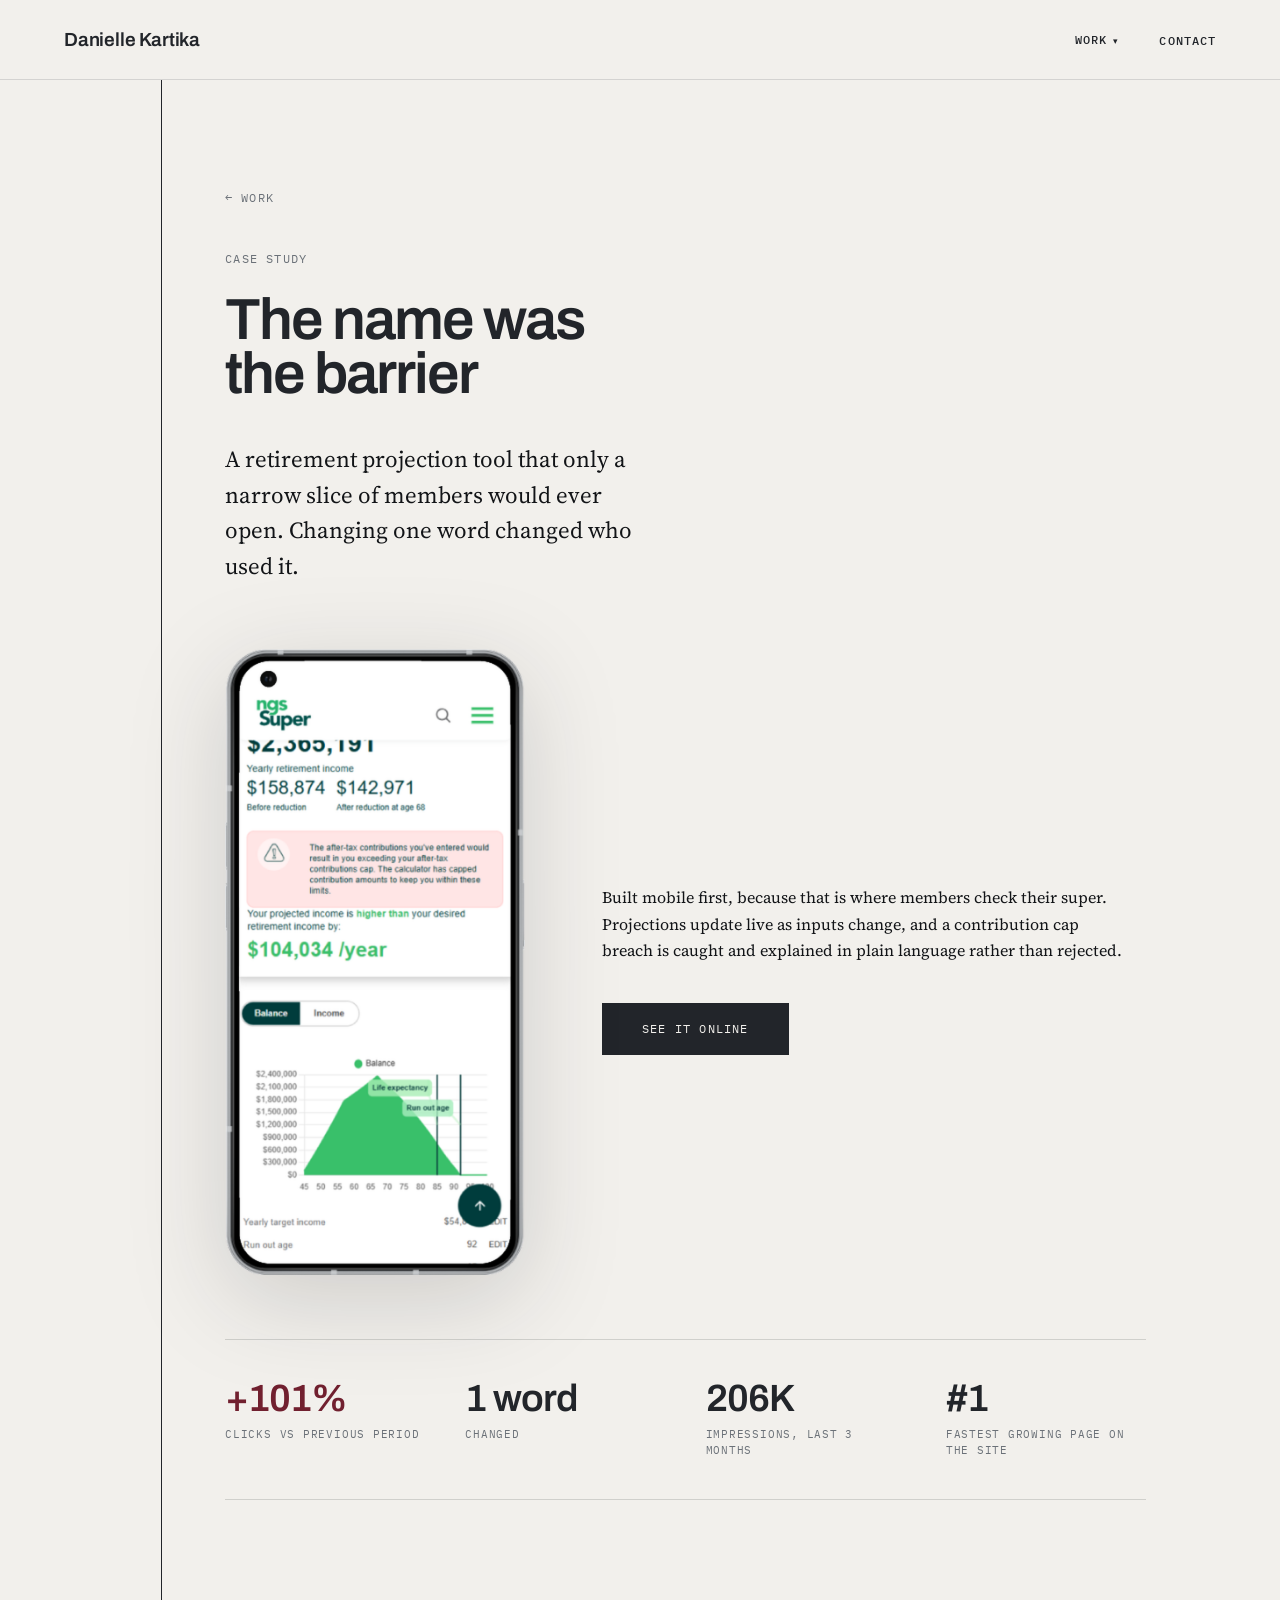
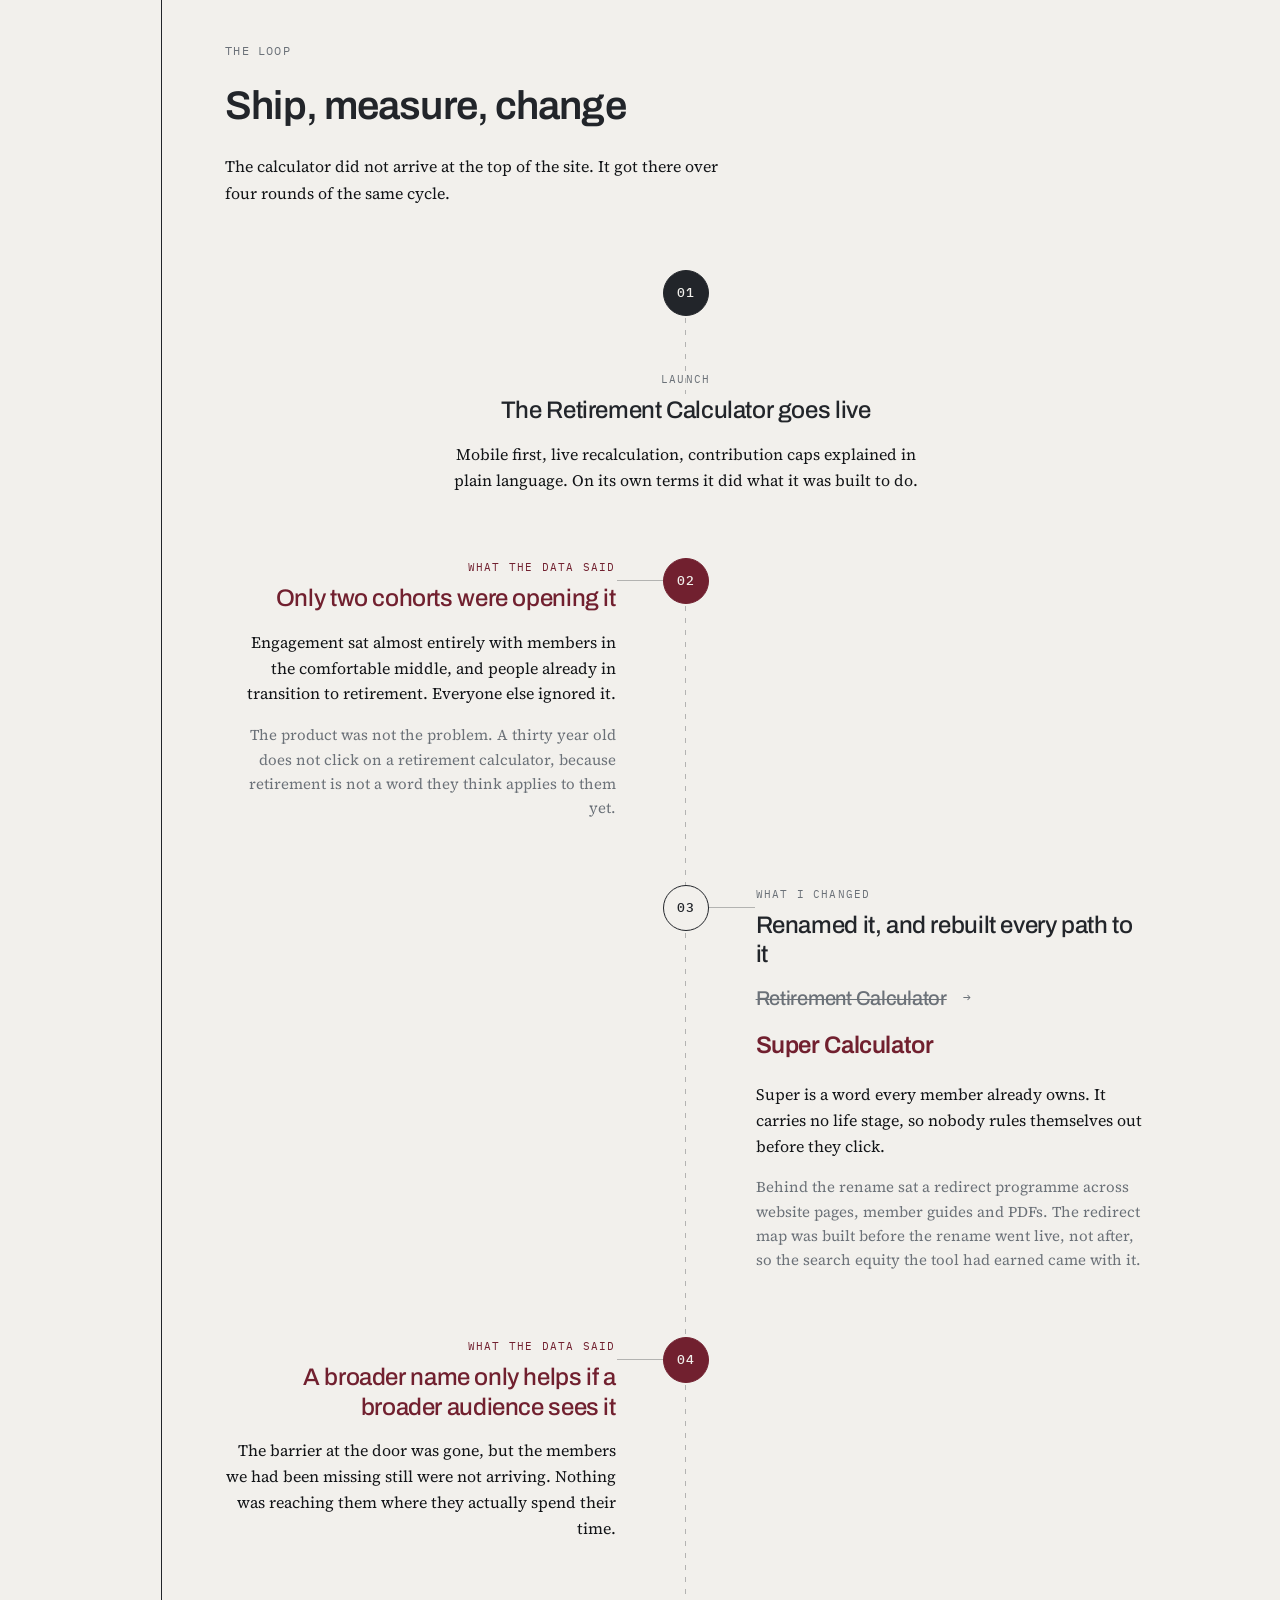
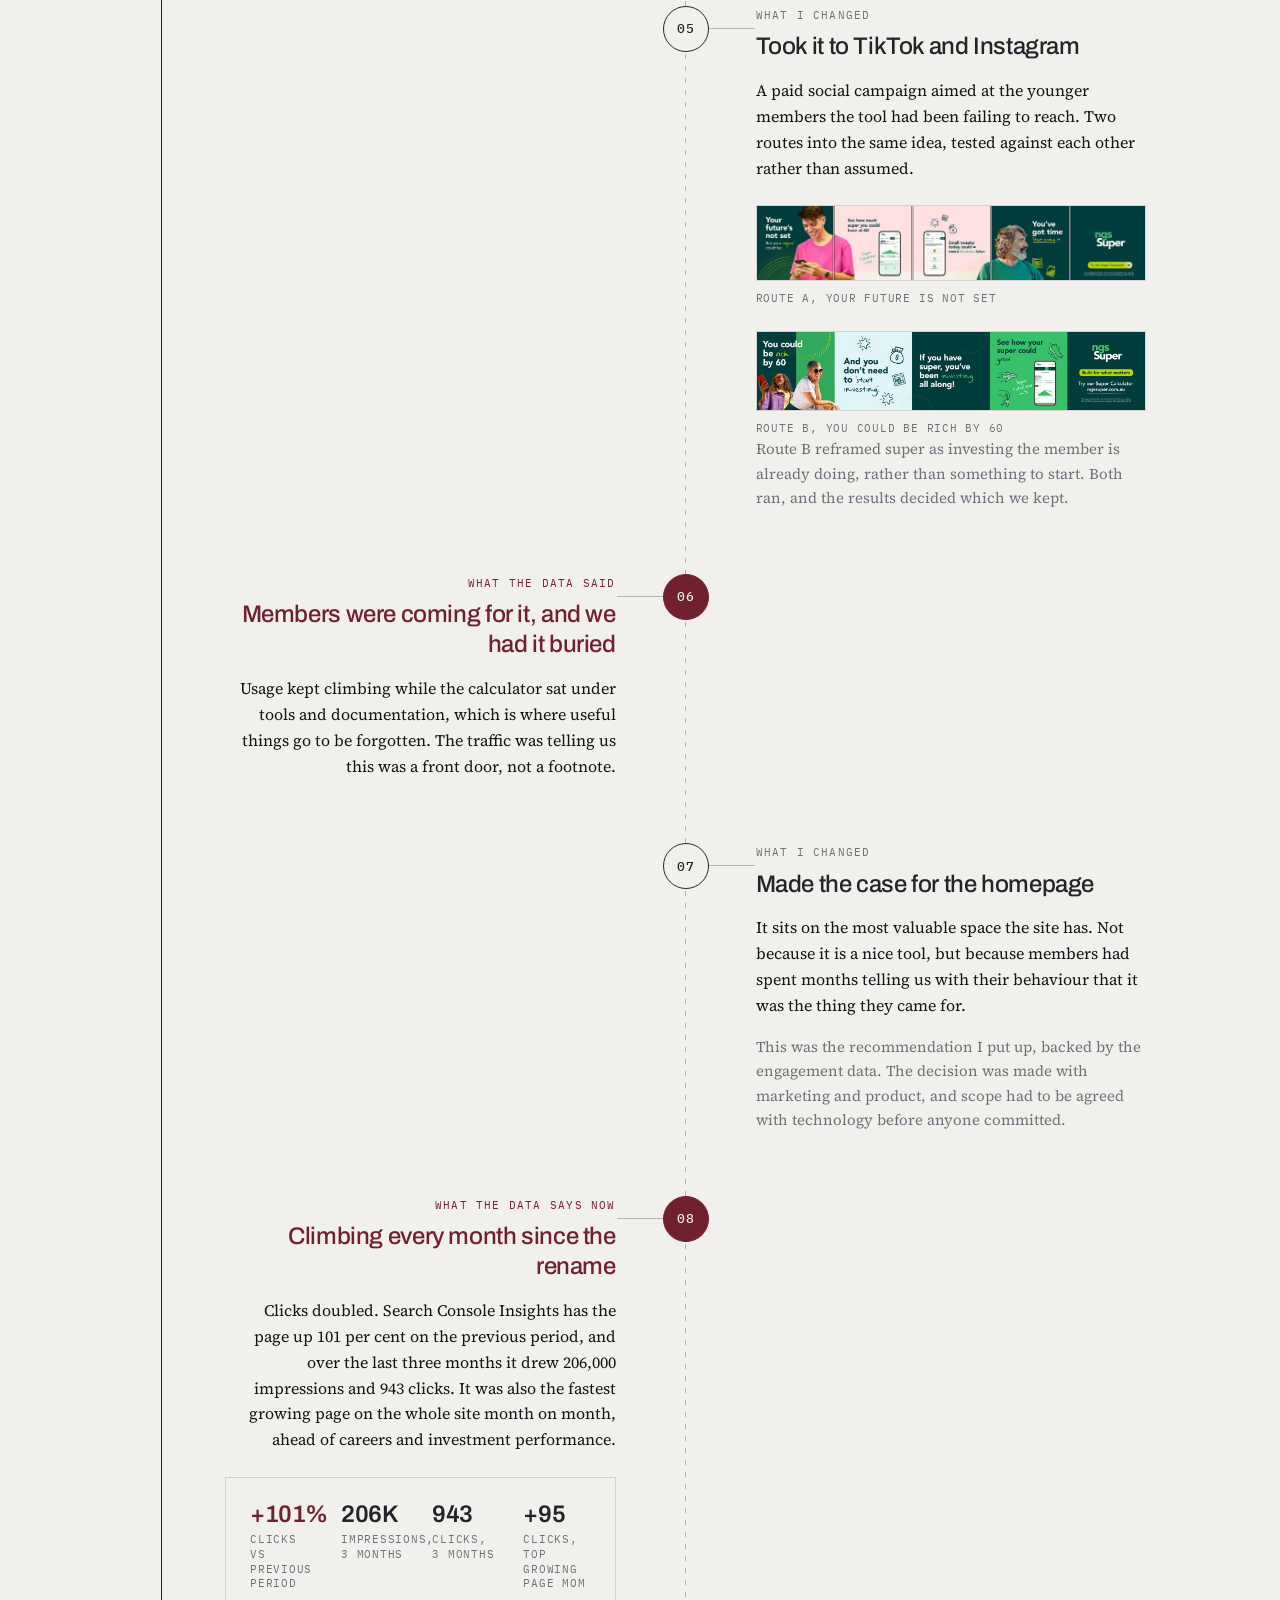
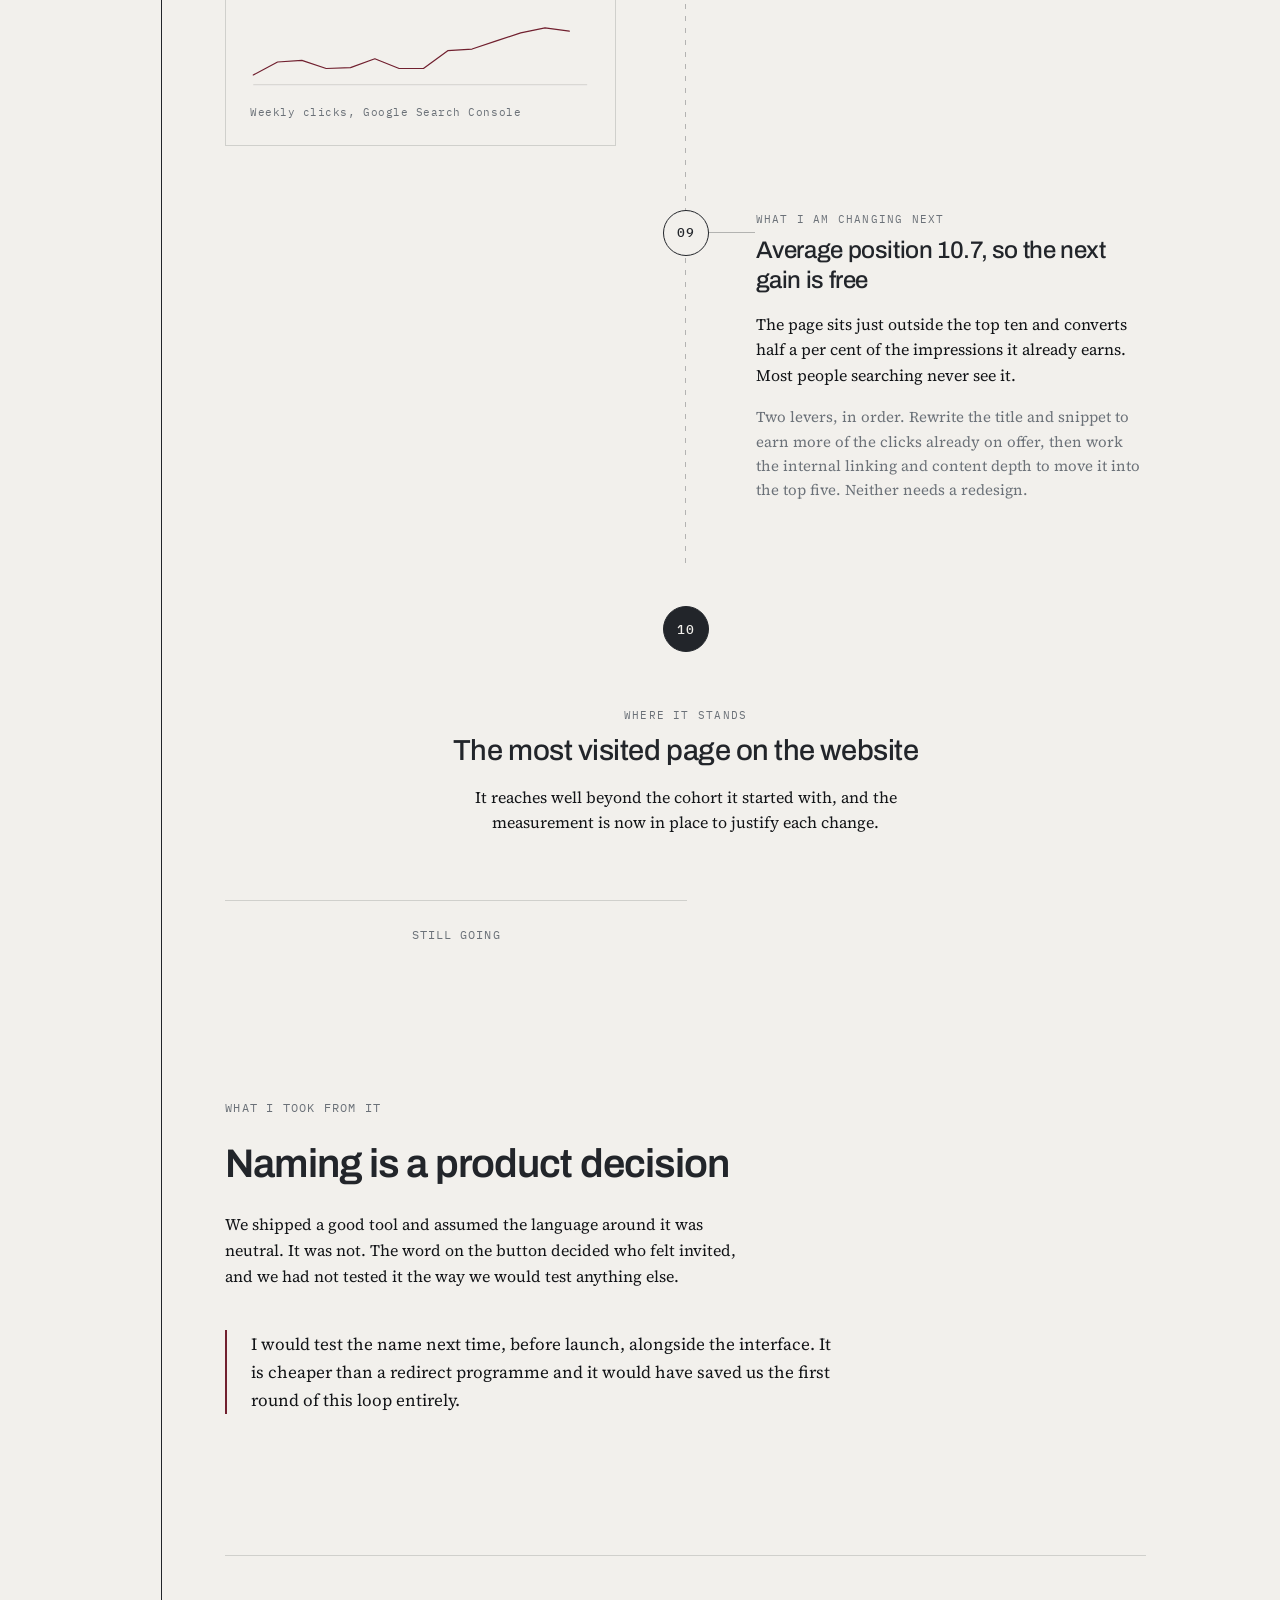
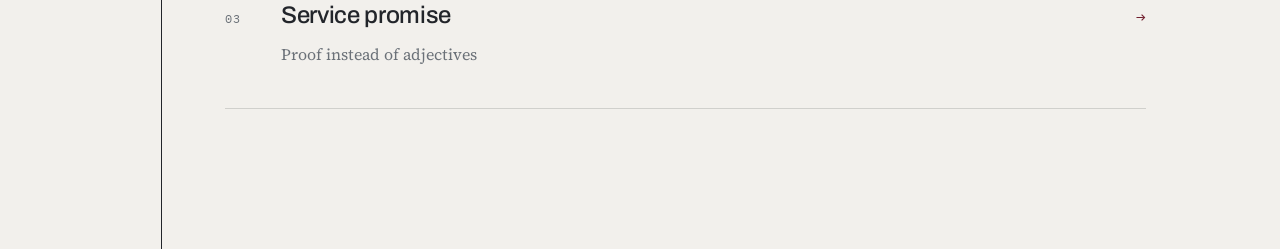
==== commit b1e3a5fe: "Update site and add service promise case study" ====
--- a/calculator.html
+++ b/calculator.html
@@ -5,6 +5,16 @@
 <meta name="viewport" content="width=device-width, initial-scale=1">
 <title>Super Calculator, case study, Danielle Kartika</title>
 <meta name="description" content="How a rename, a redirect programme and a social campaign turned a buried tool into the most visited page on a superannuation fund's website.">
+<meta property="og:type" content="website">
+<meta property="og:title" content="Super Calculator, case study">
+<meta property="og:description" content="How a rename, a redirect programme and a social campaign turned a buried tool into the most visited page on the site.">
+<meta property="og:image" content="https://digitaldani.com.au/assets/portrait-duotone.jpg">
+<meta property="og:url" content="https://digitaldani.com.au/calculator.html">
+<meta name="twitter:card" content="summary_large_image">
+<meta name="twitter:title" content="Super Calculator, case study">
+<meta name="twitter:description" content="How a rename, a redirect programme and a social campaign turned a buried tool into the most visited page on the site.">
+<meta name="twitter:image" content="https://digitaldani.com.au/assets/portrait-duotone.jpg">
+<link rel="canonical" href="https://digitaldani.com.au/calculator.html">
 <link rel="preconnect" href="https://fonts.googleapis.com">
 <link rel="preconnect" href="https://fonts.gstatic.com" crossorigin>
 <link href="https://fonts.googleapis.com/css2?family=Archivo:wght@400;500;600&family=Source+Serif+4:opsz,wght@8..60,400;8..60,600&family=IBM+Plex+Mono:wght@400;500&display=swap" rel="stylesheet">
@@ -22,8 +32,9 @@
         <li class="menu-wrap">
           <button class="navbtn" id="workbtn" aria-expanded="false" aria-controls="workmenu">Work</button>
           <ul class="menu" id="workmenu" aria-labelledby="workbtn">
-            <li><a href="#">Member portal transformation<small>A month offline</small></a></li>
-            <li><a href="calculator.html">Super Calculator<small>Case study</small></a></li>
+            <li><a href="transformation.html">Member portal transformation<small>A month offline</small></a></li>
+            <li><a href="calculator.html">Super Calculator<small>The name was the barrier</small></a></li>
+            <li><a href="service-promise.html">Service promise<small>Proof instead of adjectives</small></a></li>
           </ul>
         </li>
         <li><a class="navlink" href="index.html#contact">Contact</a></li>
@@ -63,8 +74,8 @@
   <section>
     <div class="col">
       <p class="eyebrow">The loop</p>
-      <h2>Ship, measure, learn, change</h2>
-      <p>The calculator did not arrive at the top of the site. It got there over four rounds of the same cycle, and the cycle is still running.</p>
+      <h2>Ship, measure, change</h2>
+      <p>The calculator did not arrive at the top of the site. It got there over four rounds of the same cycle.</p>
 
       <div class="loop">
 
@@ -127,7 +138,7 @@
                 <figcaption>Route B, you could be rich by 60</figcaption>
               </figure>
             </div>
-            <p class="detail">Route B reframed super as investing the member is already doing, rather than something to start. [Confirm which route won before publishing.]</p>
+            <p class="detail">Route B reframed super as investing the member is already doing, rather than something to start. Both ran, and the results decided which we kept.</p>
           </div>
         </div>
 
@@ -179,7 +190,7 @@
           <div class="card">
             <span class="tag">What I am changing next</span>
             <h3>Average position 10.7, so the next gain is free</h3>
-            <p>The page sits just outside the top ten and converts half a per cent of the impressions it already earns. That is a page holding the door open at the wrong end of the results.</p>
+            <p>The page sits just outside the top ten and converts half a per cent of the impressions it already earns. Most people searching never see it.</p>
             <p class="detail">Two levers, in order. Rewrite the title and snippet to earn more of the clicks already on offer, then work the internal linking and content depth to move it into the top five. Neither needs a redesign.</p>
           </div>
         </div>
@@ -189,13 +200,13 @@
           <div class="card">
             <span class="tag">Where it stands</span>
             <h3>The most visited page on the website</h3>
-            <p>It reaches well beyond the cohort it started with, and it keeps improving because the measurement needed to justify each change is finally in place.</p>
-          </div>
-        </div>
-
-      </div>
-
-      <p class="cycle">The loop is still running</p>
+            <p>It reaches well beyond the cohort it started with, and the measurement is now in place to justify each change.</p>
+          </div>
+        </div>
+
+      </div>
+
+      <p class="cycle">Still going</p>
     </div>
   </section>
 
@@ -212,9 +223,9 @@
 
   <section style="padding-bottom:clamp(64px,11vw,160px)">
     <div class="col">
-      <a class="work-row" href="#">
-        <span class="n">01</span>
-        <span class="t"><strong>Member portal transformation</strong><em>A month offline, without losing members</em></span>
+      <a class="work-row" href="service-promise.html">
+        <span class="n">03</span>
+        <span class="t"><strong>Service promise</strong><em>Proof instead of adjectives</em></span>
         <span class="arw">&rarr;</span>
       </a>
     </div>
--- a/styles.css
+++ b/styles.css
@@ -28,7 +28,7 @@
   font-synthesis-weight:none;
 }
 
-.wrap{max-width:1200px;margin:0 auto;padding:0 var(--s4);position:relative}
+.wrap{max-width:1060px;margin:0 auto;padding:0 var(--s4);position:relative}
 
 /* ---------- spine ---------- */
 .spine{
@@ -108,7 +108,7 @@
   margin:0 0 var(--s5);max-width:17em;color:var(--graphite);
 }
 .sub{font-size:17px;color:var(--mist);margin:0;letter-spacing:.005em}
-p{max-width:60ch}
+p{max-width:66ch}
 section{padding:clamp(64px,11vw,160px) 0 0}
 
 /* ---------- credential ---------- */
@@ -225,7 +225,7 @@
 .cs-back{font-family:var(--utility);font-size:12px;letter-spacing:.09em;
   text-transform:uppercase;color:var(--mist);text-decoration:none}
 .cs-back:hover{color:var(--oxblood)}
-.standfirst{font-size:clamp(19px,2.2vw,23px);line-height:1.55;max-width:34ch;margin:0 0 var(--s4)}
+.standfirst{font-size:clamp(19px,2.2vw,23px);line-height:1.55;max-width:40ch;margin:0 0 var(--s4)}
 .device-block{display:flex;gap:clamp(32px,6vw,96px);align-items:center;flex-wrap:wrap;margin-top:var(--s6)}
 .device-block img{width:min(300px,72vw);height:auto;display:block;
   filter:drop-shadow(0 24px 48px rgba(18,20,23,.16))}
@@ -395,3 +395,137 @@
   color:var(--mist);margin-top:var(--s3);text-align:left}
 .msz.left .gsc,.msz.left .gsc-figs,.msz.left .gsc .src{text-align:left}
 @media (max-width:599px){.gsc-figs{grid-template-columns:1fr 1fr}}
+
+/* ---------- case study prose blocks ---------- */
+.clist{list-style:none;padding:0;margin:var(--s5) 0 0;max-width:60ch}
+.clist li{border-top:1px solid rgba(34,37,42,.16);padding:var(--s4) 0;font-size:17px;line-height:1.6}
+.clist li:last-child{border-bottom:1px solid rgba(34,37,42,.16)}
+.clist li b{font-family:var(--display);font-weight:500;font-size:clamp(17px,1.9vw,20px);
+  letter-spacing:-.012em;color:var(--graphite);display:block;margin-bottom:var(--s2)}
+.clist li span{display:block;color:var(--mist);font-size:16px;margin-top:var(--s2)}
+
+.feature{border-top:1px solid var(--oxblood);border-bottom:1px solid var(--oxblood);
+  padding:var(--s6) 0;margin-top:var(--s5)}
+.feature p{max-width:58ch}
+.pull{font-family:var(--display);font-weight:500;
+  font-size:clamp(22px,3.2vw,34px);line-height:1.18;letter-spacing:-.022em;
+  color:var(--oxblood);margin:var(--s5) 0 0;max-width:16em}
+.spike{font-family:var(--display);font-weight:600;font-size:clamp(40px,7vw,84px);
+  line-height:1;letter-spacing:-.04em;color:var(--oxblood);margin:var(--s5) 0;display:block}
+.spike small{display:block;font-family:var(--utility);font-size:12px;font-weight:400;
+  letter-spacing:.09em;text-transform:uppercase;color:var(--mist);margin-top:var(--s3)}
+
+/* ---------- pillars ---------- */
+.pillars{display:grid;grid-template-columns:repeat(3,minmax(0,1fr));gap:var(--s5);margin-top:var(--s5)}
+.pillar{border-top:1px solid var(--graphite);padding-top:var(--s4)}
+.pillar h3{font-family:var(--display);font-weight:500;font-size:clamp(18px,2vw,22px);
+  letter-spacing:-.014em;line-height:1.25;margin:0 0 var(--s2);color:var(--graphite)}
+.pillar .need{font-family:var(--utility);font-size:11px;letter-spacing:.08em;
+  text-transform:uppercase;color:var(--mist);display:block;margin-bottom:var(--s4)}
+.pillar dl{margin:0}
+.pillar dt{font-family:var(--display);font-weight:600;font-size:clamp(24px,3vw,32px);
+  letter-spacing:-.028em;color:var(--oxblood);line-height:1}
+.pillar dd{margin:4px 0 var(--s4);font-family:var(--utility);font-size:11px;
+  letter-spacing:.06em;text-transform:uppercase;color:var(--mist);line-height:1.5}
+.pillar dd:last-child{margin-bottom:0}
+@media (max-width:759px){.pillars{grid-template-columns:1fr;gap:var(--s6)}}
+.period{font-family:var(--utility);font-size:11px;letter-spacing:.05em;color:var(--mist);
+  margin-top:var(--s5)}
+
+/* tighter rhythm for short case studies */
+.tight section{padding-top:clamp(48px,7vw,96px)}
+.tight .cs-hero{padding-top:clamp(40px,6vw,88px)}
+.tight p{max-width:66ch}
+.tight .standfirst{max-width:38ch}
+
+/* ---------- stat cards ---------- */
+.cards{display:grid;grid-template-columns:repeat(4,minmax(0,1fr));gap:var(--s4);margin-top:var(--s5)}
+.cards.three{grid-template-columns:repeat(3,minmax(0,1fr))}
+.statcard{border:1px solid rgba(34,37,42,.18);padding:var(--s4);background:transparent}
+.statcard b{display:block;font-family:var(--display);font-weight:600;
+  font-size:clamp(26px,3.2vw,36px);letter-spacing:-.03em;line-height:1;color:var(--oxblood)}
+.statcard b small{font-size:.5em;font-weight:500;letter-spacing:0}
+.statcard .lab{display:block;font-family:var(--utility);font-size:10.5px;letter-spacing:.08em;
+  text-transform:uppercase;color:var(--mist);margin:var(--s3) 0 var(--s3);line-height:1.5}
+.statcard p{margin:0;font-size:15px;line-height:1.55;color:var(--ink);max-width:none}
+
+.cards.dark .statcard{background:var(--graphite);border-color:var(--graphite)}
+.cards.dark .statcard b{color:var(--paper)}
+.cards.dark .statcard .lab{color:rgba(242,240,236,.6)}
+.cards.dark .statcard p{color:rgba(242,240,236,.82)}
+
+@media (max-width:899px){.cards{grid-template-columns:1fr 1fr}}
+@media (max-width:599px){.cards,.cards.three{grid-template-columns:1fr}}
+
+.part{font-family:var(--utility);font-size:11px;letter-spacing:.1em;text-transform:uppercase;
+  color:var(--mist);border-top:1px solid rgba(34,37,42,.16);padding-top:var(--s3);margin-top:var(--s6)}
+
+/* ---------- hub block ---------- */
+.hub{display:grid;grid-template-columns:minmax(0,0.85fr) minmax(0,1fr);gap:var(--s6);
+  align-items:start;margin-top:var(--s5)}
+.hub-shot{border:1px solid rgba(34,37,42,.18);padding:var(--s2);background:rgba(34,37,42,.04);margin:0;min-width:0;max-width:100%}
+.hub-shot img{width:100%;max-width:100%;height:auto;display:block}
+.hub-steps{display:grid;gap:var(--s4)}
+.hub-step{border-left:2px solid var(--oxblood);padding-left:var(--s4)}
+.hub-step .num{font-family:var(--display);font-weight:600;font-size:22px;letter-spacing:-.02em;
+  color:rgba(34,37,42,.28);display:block;line-height:1}
+.hub-step h3{font-family:var(--display);font-weight:500;font-size:clamp(17px,1.9vw,20px);
+  letter-spacing:-.012em;margin:var(--s2) 0 var(--s2);color:var(--graphite)}
+.hub-step p{margin:0;font-size:16px;line-height:1.6;color:var(--mist);max-width:none}
+@media (max-width:899px){.hub{grid-template-columns:minmax(0,1fr);gap:var(--s5)}
+  .hub-shot{max-width:420px}}
+
+/* ---------- constraint cards ---------- */
+.cons{display:grid;grid-template-columns:repeat(5,minmax(0,1fr));gap:var(--s3);margin-top:var(--s5)}
+.con{border:1px solid rgba(34,37,42,.18);padding:var(--s4);display:flex;flex-direction:column}
+.con:nth-child(even){background:var(--graphite);border-color:var(--graphite)}
+.con h3{font-family:var(--display);font-weight:500;font-size:17px;line-height:1.25;
+  letter-spacing:-.012em;margin:0 0 var(--s3);color:var(--graphite)}
+.con:nth-child(even) h3{color:var(--paper)}
+.con p{margin:0;font-size:14.5px;line-height:1.55;color:var(--mist);max-width:none}
+.con:nth-child(even) p{color:rgba(242,240,236,.78)}
+@media (max-width:1023px){.cons{grid-template-columns:repeat(3,minmax(0,1fr))}}
+@media (max-width:719px){.cons{grid-template-columns:repeat(2,minmax(0,1fr))}}
+@media (max-width:479px){.cons{grid-template-columns:1fr}}
+
+/* outcomes need the accent to read as outcomes */
+.owned-item .outcome{color:var(--oxblood);font-family:var(--display);font-weight:500}
+.band .brands{margin-bottom:var(--s5)}
+
+/* condensed homepage rhythm */
+.tight .owned-item{padding:var(--s4) 0}
+.tight .depth{gap:var(--s5) var(--s6);margin-top:var(--s4)}
+.tight .band{margin-bottom:var(--s5)}
+.tight .pivot{padding:var(--s5) 0;margin:var(--s5) 0}
+.tight .work-row{padding:var(--s4) 0}
+.tight .rec{gap:var(--s3) var(--s5);margin-top:var(--s4)}
+.tight .platforms{margin-top:var(--s5)}
+.tight h1{margin-bottom:var(--s4)}
+.tight .thesis{margin-bottom:var(--s4)}
+
+.tight section{padding-top:clamp(40px,5.5vw,76px)}
+.tight .owned-item h3{margin-bottom:var(--s2)}
+.tight .owned-item p{margin:0}
+.tight span.outcome{display:block;margin-top:var(--s2)}
+.tight .owned-item h3{max-width:32ch}
+
+/* hero intro */
+.intro{margin-top:var(--s6);max-width:66ch}
+.intro p{font-size:18px;line-height:1.62;margin:0 0 var(--s4)}
+.intro p:last-child{margin-bottom:0}
+.intro .kicker{font-family:var(--display);font-weight:500;
+  font-size:clamp(19px,2.1vw,23px);line-height:1.3;letter-spacing:-.014em;
+  color:var(--oxblood);max-width:44ch;margin-top:var(--s5)}
+
+.bandhead{font-family:var(--display);font-weight:600;font-size:clamp(22px,2.5vw,28px);
+  letter-spacing:-.018em;margin:0 0 var(--s5);color:var(--graphite)}
+
+/* AI block inside the ownership section */
+.aiblock{border-top:1px solid rgba(34,37,42,.16);padding-top:var(--s5);margin-top:var(--s5)}
+.aiblock .lead{font-family:var(--display);font-weight:500;
+  font-size:clamp(19px,2.1vw,24px);line-height:1.26;letter-spacing:-.014em;
+  color:var(--graphite);max-width:30ch;margin:0 0 var(--s4)}
+.aiblock figure{margin:var(--s5) 0 0;max-width:520px}
+.aiblock img{width:100%;height:auto;display:block;border:1px solid rgba(34,37,42,.18)}
+.aiblock figcaption{font-family:var(--utility);font-size:11px;letter-spacing:.07em;
+  text-transform:uppercase;color:var(--mist);margin-top:var(--s3)}
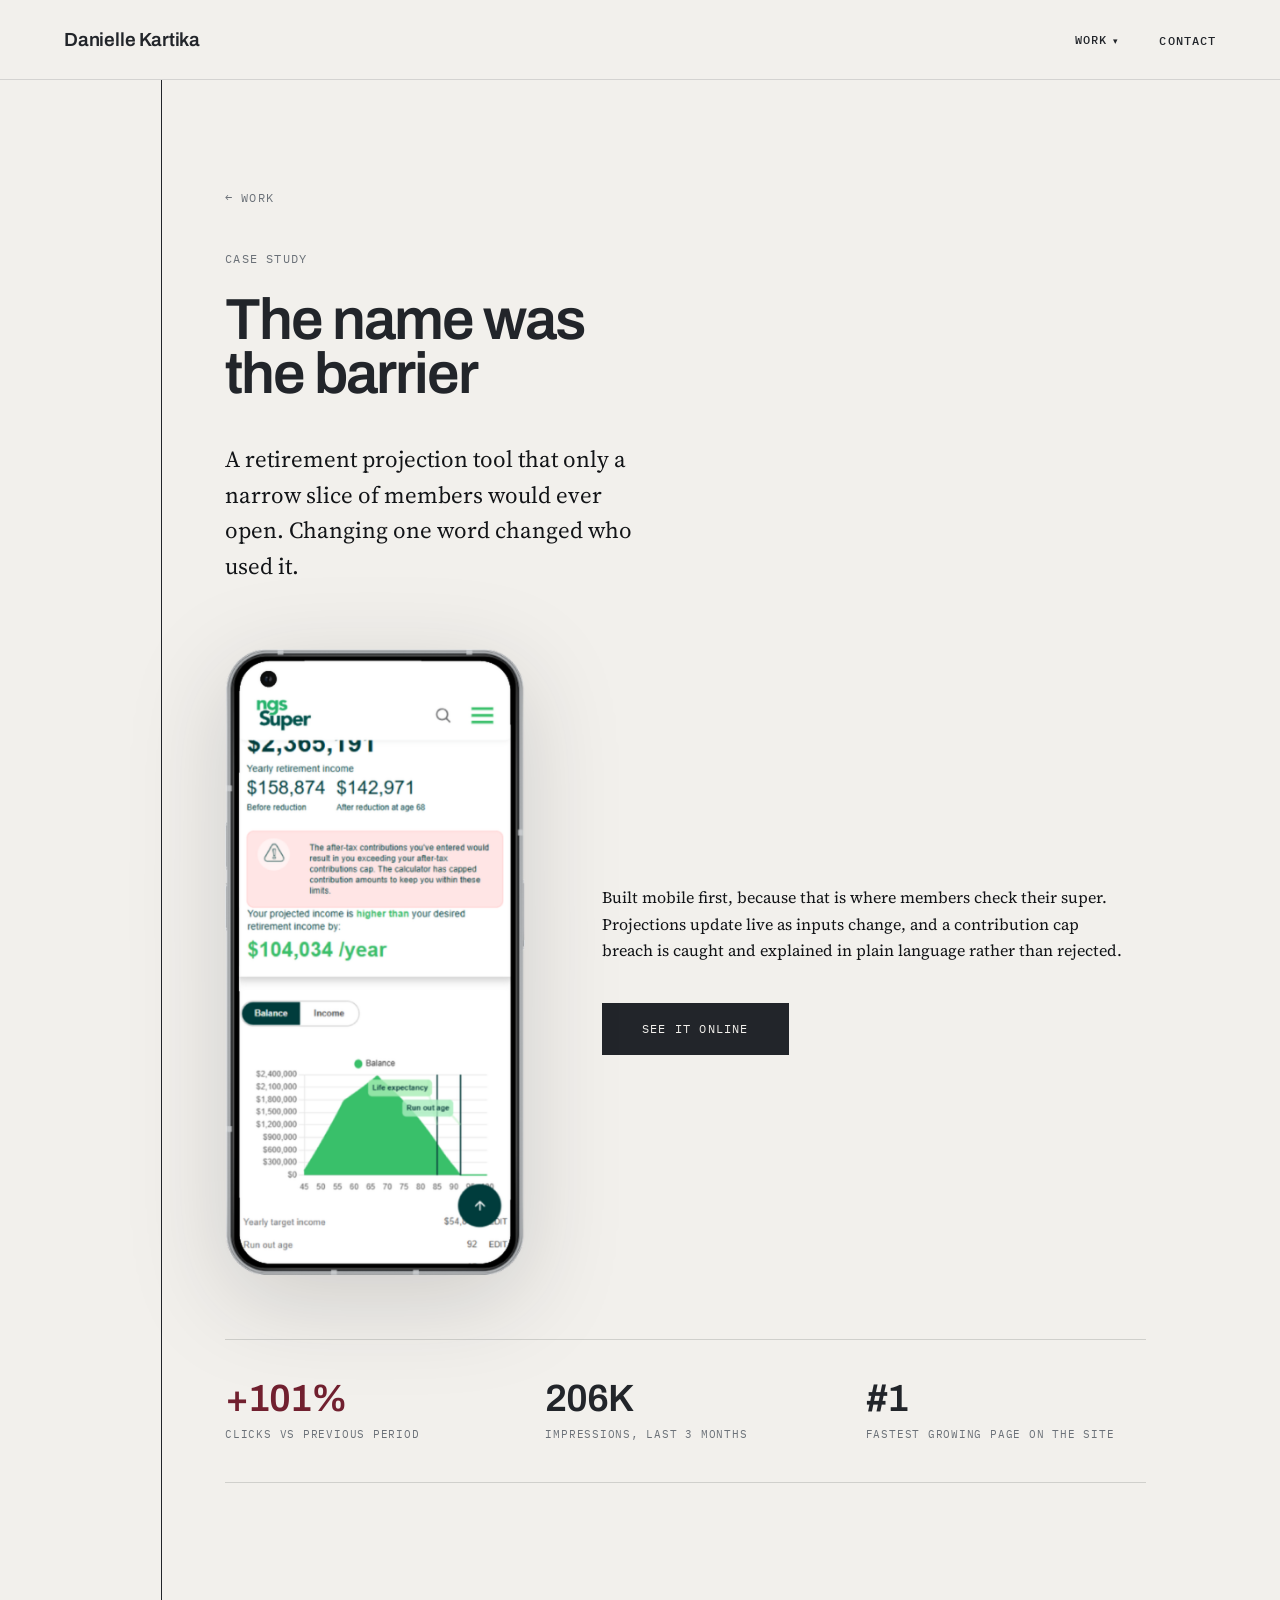
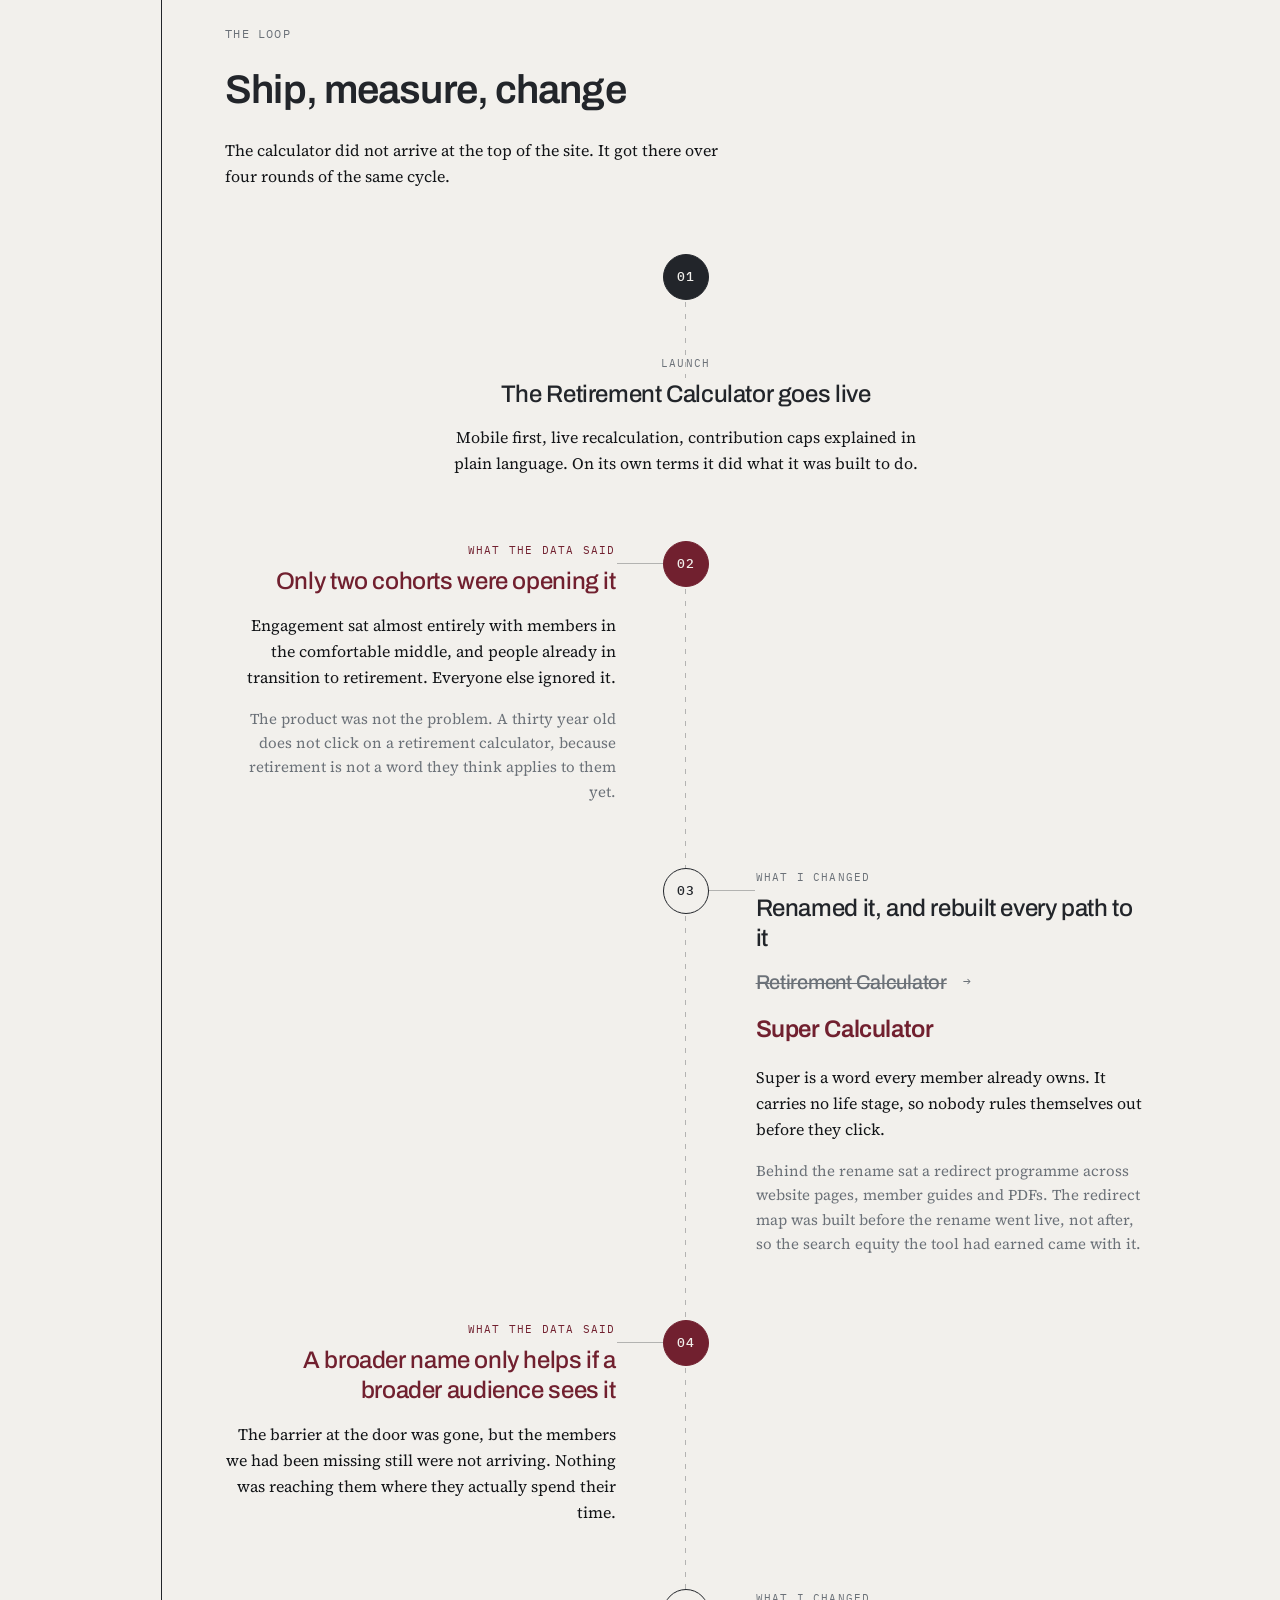
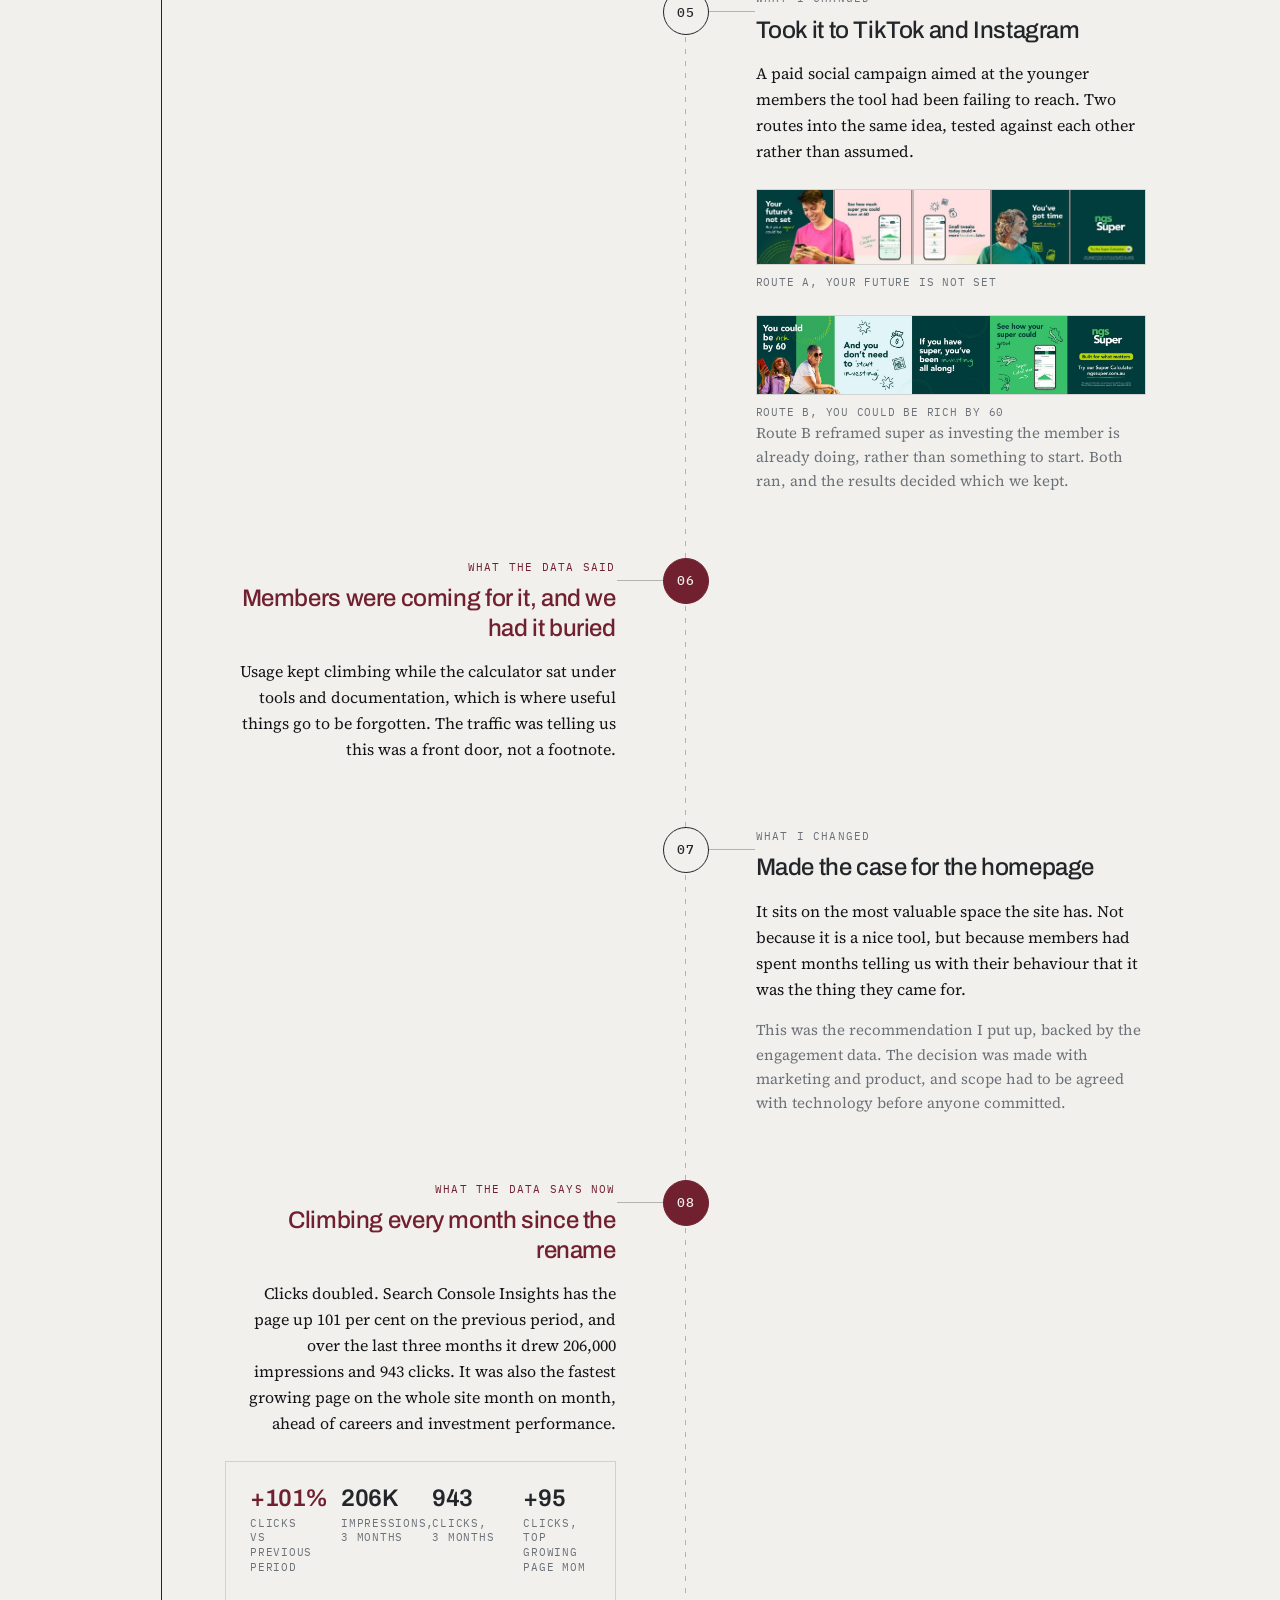
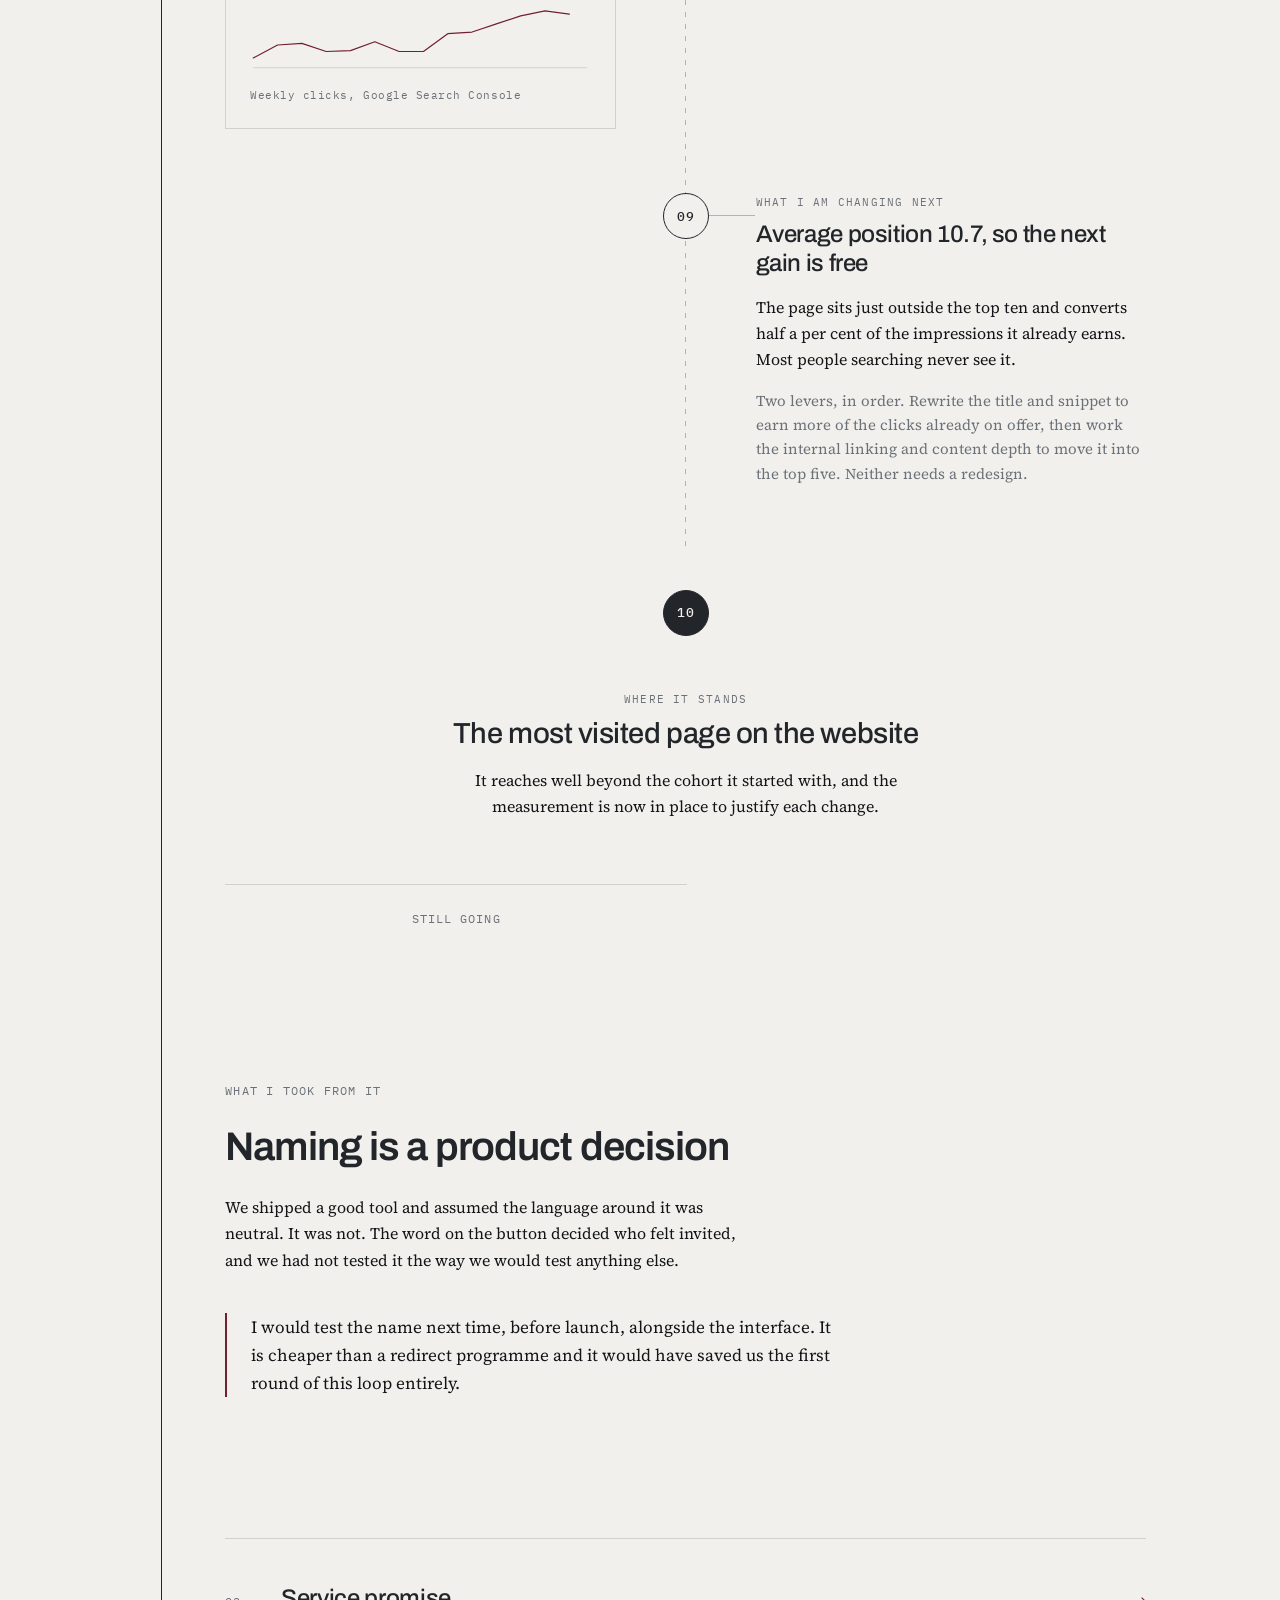
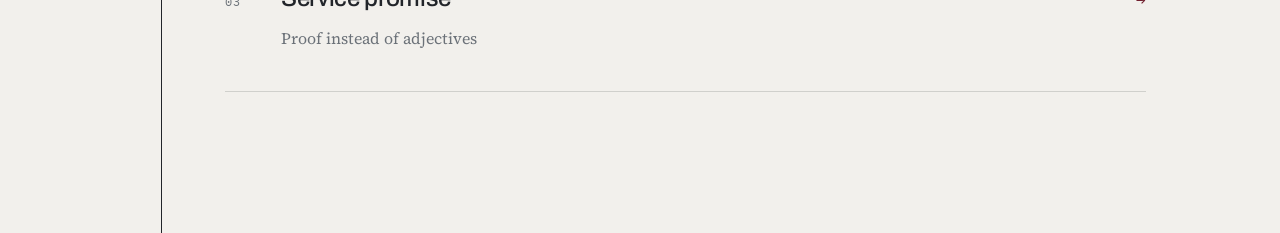
==== commit fb3c2f57: "Update homepage layout and styles" ====
--- a/calculator.html
+++ b/calculator.html
@@ -64,7 +64,6 @@
 
       <div class="stats">
         <div><span class="fig hl">+101%</span><span class="lbl">Clicks vs previous period</span></div>
-        <div><span class="fig">1 word</span><span class="lbl">Changed</span></div>
         <div><span class="fig">206K</span><span class="lbl">Impressions, last 3 months</span></div>
         <div><span class="fig">#1</span><span class="lbl">Fastest growing page on the site</span></div>
       </div>
--- a/styles.css
+++ b/styles.css
@@ -529,3 +529,55 @@
 .aiblock img{width:100%;height:auto;display:block;border:1px solid rgba(34,37,42,.18)}
 .aiblock figcaption{font-family:var(--utility);font-size:11px;letter-spacing:.07em;
   text-transform:uppercase;color:var(--mist);margin-top:var(--s3)}
+
+/* hero: intro beside a colour portrait */
+.introgrid{display:grid;grid-template-columns:minmax(0,1fr) minmax(0,240px);
+  gap:var(--s6);align-items:start;margin-top:var(--s6)}
+.introgrid .intro{margin-top:0;max-width:54ch}
+.heroshot{width:100%;height:auto;display:block;aspect-ratio:4/5;object-fit:cover}
+@media (max-width:899px){
+  .introgrid{grid-template-columns:1fr;gap:var(--s5)}
+  .heroshot{max-width:200px}
+}
+
+/* ownership cards, two close stone tints so the set reads as steps
+   without dropping black slabs into a light page */
+.owned-item.alt{border-top:0;padding:var(--s4) var(--s5);margin-bottom:var(--s2);
+  border-left:2px solid rgba(113,32,47,.35)}
+.owned-item.alt:last-of-type{border-bottom:0}
+.owned-item.alt:nth-of-type(odd){background:#EAE7E0}
+.owned-item.alt:nth-of-type(even){background:#E2DED6;border-left-color:var(--oxblood)}
+.owned-item.alt h3{color:var(--graphite)}
+.owned-item.alt p{color:var(--mist)}
+.owned-item.alt .outcome{color:var(--oxblood)}
+
+/* contact is text only now the portrait sits in the hero */
+.contact{display:block;padding-bottom:clamp(64px,10vw,120px)}
+.contact .txt h2{margin-bottom:var(--s4)}
+
+/* ---------- case study deck ---------- */
+.deck{display:grid;grid-template-columns:repeat(3,minmax(0,1fr));gap:var(--s3);margin-top:var(--s4)}
+.csc{display:flex;flex-direction:column;text-decoration:none;color:inherit;
+  background:#EAE7E0;border-left:2px solid rgba(113,32,47,.35);
+  padding:var(--s4) var(--s5) var(--s5);
+  transition:background .18s ease,border-color .18s ease}
+.csc:nth-child(even){background:#E2DED6}
+.csc:hover{background:#DBD5CA;border-left-color:var(--oxblood)}
+.csc .n{font-family:var(--utility);font-size:11px;letter-spacing:.1em;color:var(--mist)}
+.csc h3{font-family:var(--display);font-weight:500;font-size:clamp(18px,2vw,22px);
+  line-height:1.22;letter-spacing:-.014em;margin:var(--s3) 0 var(--s2);color:var(--graphite)}
+.csc p{margin:0 0 var(--s4);font-size:15.5px;line-height:1.55;color:var(--mist);max-width:none}
+.csc .stat{font-family:var(--display);font-weight:600;font-size:clamp(19px,2.2vw,24px);
+  letter-spacing:-.022em;color:var(--oxblood);margin-top:auto}
+.csc .go{font-family:var(--utility);font-size:11px;letter-spacing:.09em;text-transform:uppercase;
+  color:var(--mist);margin-top:var(--s3)}
+.csc:hover .go{color:var(--oxblood)}
+@media (max-width:899px){.deck{grid-template-columns:1fr}}
+
+/* ---------- career bands side by side ---------- */
+.bands{display:grid;grid-template-columns:repeat(2,minmax(0,1fr));gap:var(--s6);align-items:start}
+.bands .band{margin-bottom:0}
+@media (max-width:899px){.bands{grid-template-columns:1fr;gap:var(--s5)}}
+
+/* stats bar reflows to whatever number of figures it holds */
+.stats{grid-template-columns:repeat(auto-fit,minmax(150px,1fr))}
